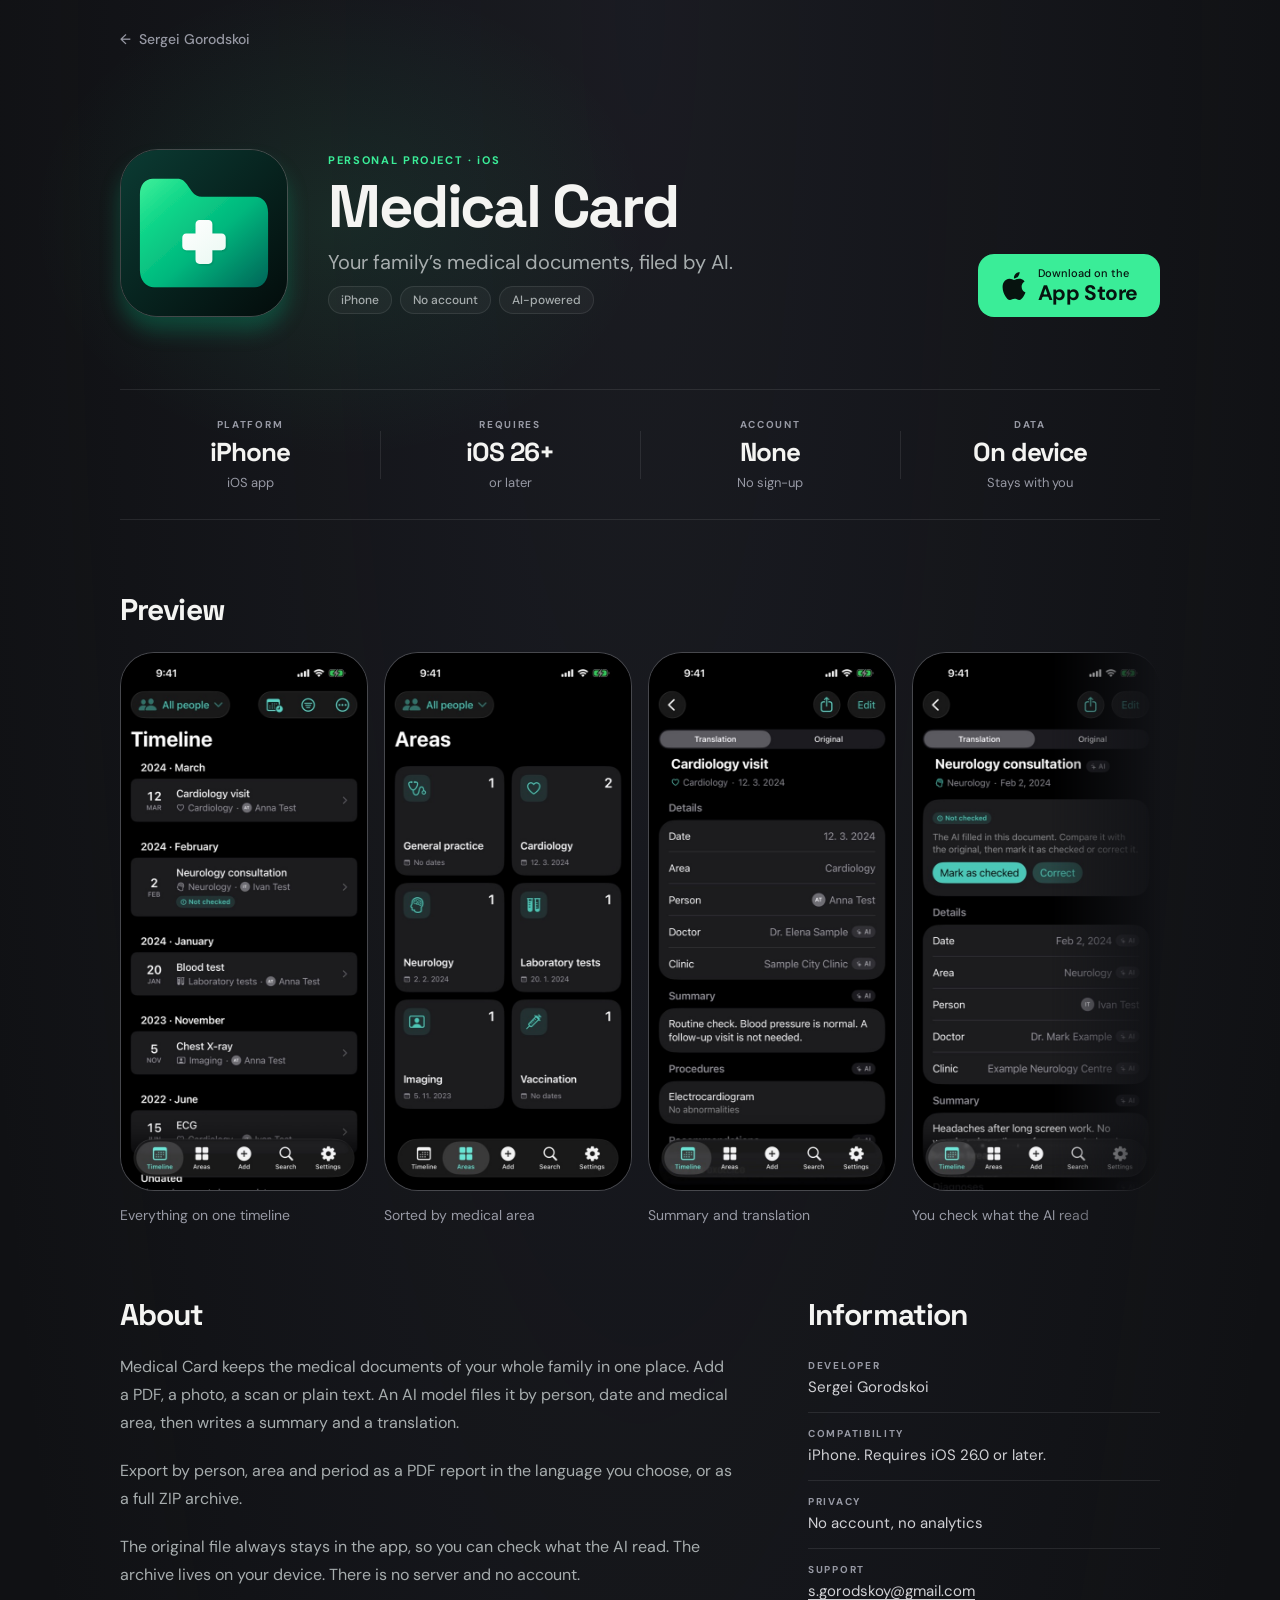
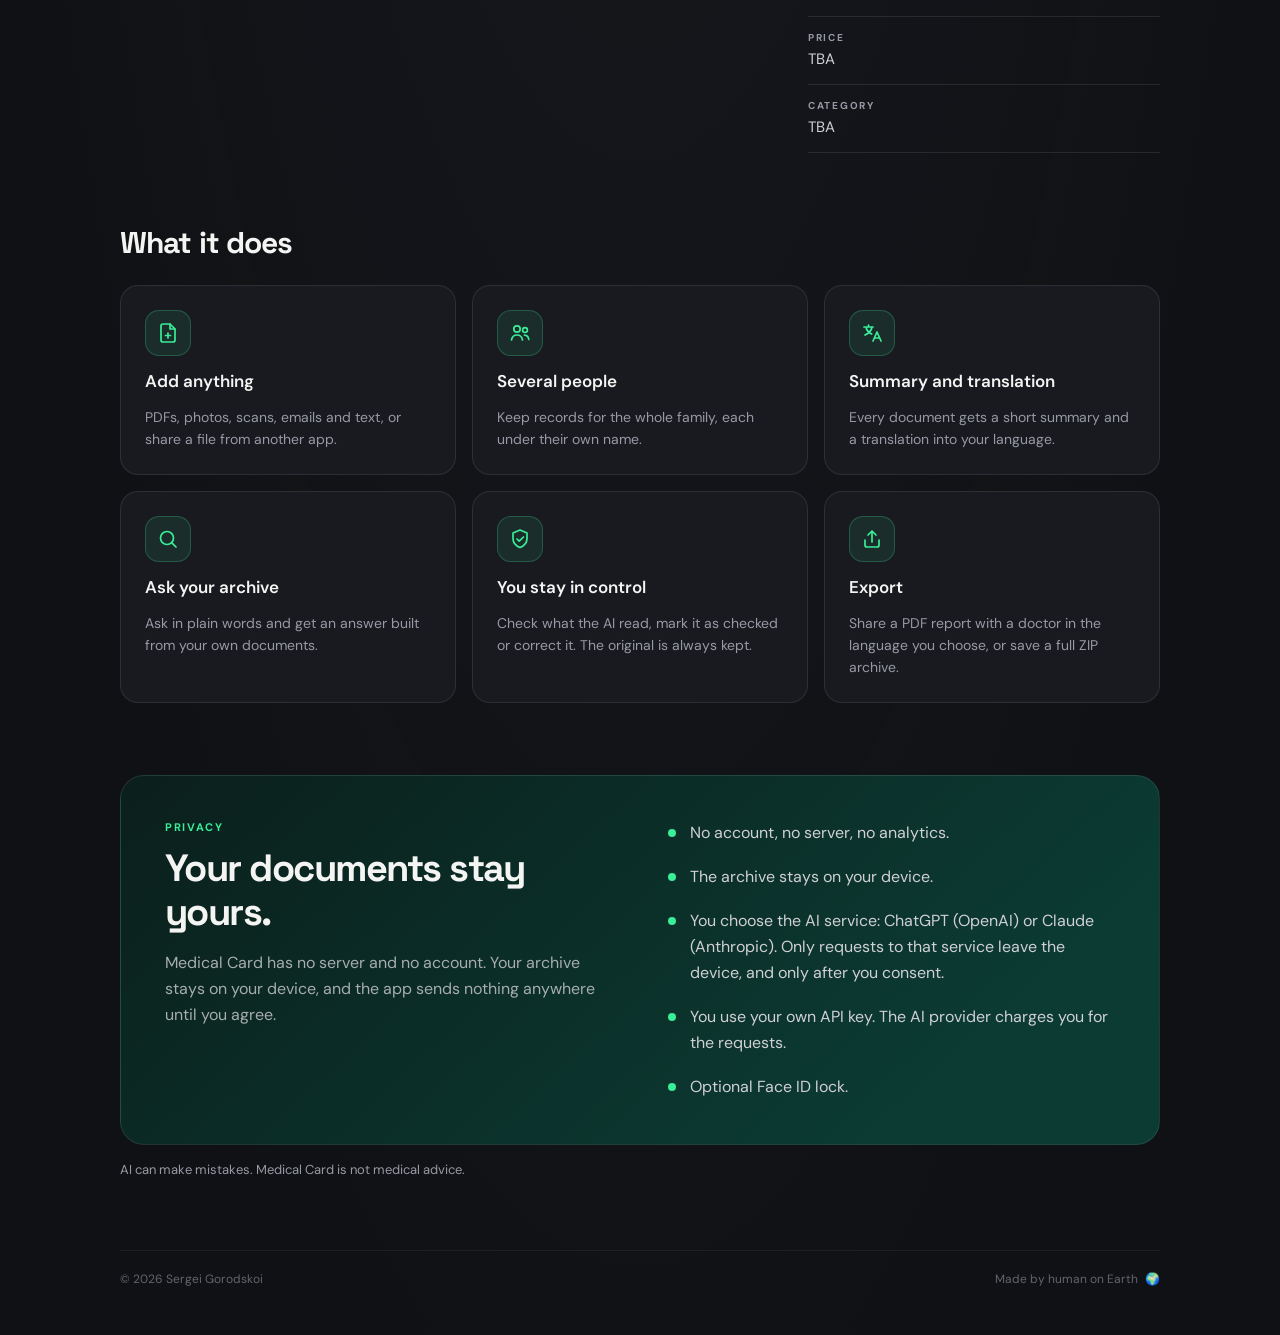
==== medical-card/index.html @ 2eb314d1 "feat: Improve the Medical Card page on phones Show the four facts in one row from 360px up and as a " ====
<!doctype html>
<html lang="en">
<head>
  <!-- Google tag (gtag.js) -->
  <script async src="https://www.googletagmanager.com/gtag/js?id=G-CYL6CJFS6B"></script>
  <script>
    window.dataLayer = window.dataLayer || [];
    function gtag(){dataLayer.push(arguments);}
    gtag('js', new Date());
    gtag('config', 'G-CYL6CJFS6B');
  </script>
  <meta charset="utf-8">
  <meta name="viewport" content="width=device-width, initial-scale=1">
  <meta name="theme-color" content="#101114">
  <meta name="description" content="Medical Card is an iPhone app that files your family’s medical documents with AI. The archive stays on your device.">
  <title>Medical Card — Sergei Gorodskoi</title>
  <link rel="preconnect" href="https://fonts.googleapis.com">
  <link rel="preconnect" href="https://fonts.gstatic.com" crossorigin>
  <link href="https://fonts.googleapis.com/css2?family=DM+Sans:wght@400;500;600;700&family=Space+Grotesk:wght@400;500;600;700&display=swap" rel="stylesheet">
  <link rel="stylesheet" href="../style.css">
  <link rel="stylesheet" href="medical-card.css">
</head>
<body class="app-body">
  <div class="app-ambient" aria-hidden="true"></div>

  <aside class="sticky-bar" aria-label="Get the app">
    <span class="sticky-app"><img src="../assets/medical-card-icon.svg" width="32" height="32" alt=""> Medical Card</span>
    <!-- TODO: Replace href="#" with the App Store URL when the app is live. -->
    <a class="appstore-button appstore-compact" href="#" data-appstore aria-label="Medical Card on the App Store">
      <svg viewBox="0 0 24 24" fill="currentColor" aria-hidden="true" focusable="false"><path d="M12.152 6.896c-.948 0-2.415-1.078-3.96-1.04-2.04.027-3.91 1.183-4.961 3.014-2.117 3.675-.546 9.103 1.519 12.09 1.013 1.454 2.208 3.09 3.792 3.039 1.52-.065 2.09-.987 3.935-.987 1.831 0 2.35.987 3.96.948 1.637-.026 2.676-1.48 3.676-2.948 1.156-1.688 1.636-3.325 1.662-3.415-.039-.013-3.182-1.221-3.22-4.857-.026-3.04 2.48-4.494 2.597-4.559-1.429-2.09-3.623-2.324-4.39-2.376-2-.156-3.675 1.09-4.61 1.09zM15.53 3.83c.843-1.012 1.4-2.427 1.245-3.83-1.207.052-2.662.805-3.532 1.818-.78.896-1.454 2.338-1.273 3.714 1.338.104 2.715-.688 3.559-1.701z"/></svg>
      App Store
    </a>
  </aside>

  <div class="app-page">
    <header class="app-topbar">
      <a class="app-back" href="../"><span aria-hidden="true">←</span> Sergei Gorodskoi</a>
    </header>

    <main class="app-main">
      <section class="app-hero" aria-labelledby="app-title">
        <img class="app-icon" src="../assets/medical-card-icon.svg" width="168" height="168" alt="">
        <div class="app-heading">
          <p class="app-kicker">PERSONAL PROJECT · iOS</p>
          <h1 id="app-title" class="app-title">Medical Card</h1>
          <p class="app-subtitle">Your family’s medical documents, filed by AI.</p>
        </div>
        <ul class="project-tags app-tags" role="list">
          <li>iPhone</li>
          <li>No account</li>
          <li>AI-powered</li>
        </ul>
        <div class="app-cta">
          <!-- TODO: Replace href="#" with the App Store URL when the app is live. -->
          <a id="hero-appstore" class="appstore-button appstore-large" href="#" data-appstore>
            <svg viewBox="0 0 24 24" fill="currentColor" aria-hidden="true" focusable="false"><path d="M12.152 6.896c-.948 0-2.415-1.078-3.96-1.04-2.04.027-3.91 1.183-4.961 3.014-2.117 3.675-.546 9.103 1.519 12.09 1.013 1.454 2.208 3.09 3.792 3.039 1.52-.065 2.09-.987 3.935-.987 1.831 0 2.35.987 3.96.948 1.637-.026 2.676-1.48 3.676-2.948 1.156-1.688 1.636-3.325 1.662-3.415-.039-.013-3.182-1.221-3.22-4.857-.026-3.04 2.48-4.494 2.597-4.559-1.429-2.09-3.623-2.324-4.39-2.376-2-.156-3.675 1.09-4.61 1.09zM15.53 3.83c.843-1.012 1.4-2.427 1.245-3.83-1.207.052-2.662.805-3.532 1.818-.78.896-1.454 2.338-1.273 3.714 1.338.104 2.715-.688 3.559-1.701z"/></svg>
            <span class="appstore-label"><small>Download on the</small> <strong>App Store</strong></span>
          </a>
        </div>
      </section>

      <dl class="fact-strip">
        <div class="fact">
          <dt class="fact-label">Platform</dt>
          <dd class="fact-value">iPhone</dd>
          <dd class="fact-note">iOS app</dd>
        </div>
        <div class="fact">
          <dt class="fact-label">Requires</dt>
          <dd class="fact-value">iOS 26+</dd>
          <dd class="fact-note">or later</dd>
        </div>
        <div class="fact">
          <dt class="fact-label">Account</dt>
          <dd class="fact-value">None</dd>
          <dd class="fact-note">No sign-up</dd>
        </div>
        <div class="fact">
          <dt class="fact-label">Data</dt>
          <dd class="fact-value">On device</dd>
          <dd class="fact-note">Stays with you</dd>
        </div>
      </dl>

      <section class="app-preview" aria-labelledby="preview-title">
        <h2 id="preview-title" class="app-h2">Preview</h2>
        <div class="preview-frame">
          <ul class="preview-rail" role="list" tabindex="0" aria-label="App screenshots">
            <li class="preview-card preview-video">
              <figure>
                <div class="preview-screen">
                  <img src="assets/screen-timeline.jpg" width="554" height="1206" loading="lazy" decoding="async" alt="Documents grouped by month, each with a person and a medical area">
                <!-- To add the preview video: delete the <img> above and uncomment this block.
                <video width="554" height="1206" autoplay muted loop playsinline preload="metadata" poster="assets/screen-timeline.jpg" aria-label="Short preview of the Medical Card timeline">
                  <source src="assets/preview.mp4" type="video/mp4" media="(prefers-reduced-motion: no-preference)">
                </video>
                <button class="preview-toggle" type="button" aria-pressed="false" hidden>Pause preview</button>
                -->
                </div>
                <figcaption>Everything on one timeline</figcaption>
              </figure>
            </li>
            <li class="preview-card">
              <figure>
                <div class="preview-screen">
                  <img src="assets/screen-areas.jpg" width="554" height="1206" loading="lazy" decoding="async" alt="Grid of medical areas, each with a count of documents">
                </div>
                <figcaption>Sorted by medical area</figcaption>
              </figure>
            </li>
            <li class="preview-card">
              <figure>
                <div class="preview-screen">
                  <img src="assets/screen-document.jpg" width="554" height="1206" loading="lazy" decoding="async" alt="Detail screen with summary, doctor, clinic and procedures">
                </div>
                <figcaption>Summary and translation</figcaption>
              </figure>
            </li>
            <li class="preview-card">
              <figure>
                <div class="preview-screen">
                  <img src="assets/screen-review.jpg" width="554" height="1206" loading="lazy" decoding="async" alt="AI result that waits to be marked as checked">
                </div>
                <figcaption>You check what the AI read</figcaption>
              </figure>
            </li>
            <li class="preview-card">
              <figure>
                <div class="preview-screen">
                  <img src="assets/screen-ask.jpg" width="554" height="1206" loading="lazy" decoding="async" alt="Question with an AI answer and the source documents">
                </div>
                <figcaption>Ask your archive</figcaption>
              </figure>
            </li>
            <li class="preview-card">
              <figure>
                <div class="preview-screen">
                  <img src="assets/screen-export.jpg" width="554" height="1206" loading="lazy" decoding="async" alt="Export form with people, period and medical areas">
                </div>
                <figcaption>A PDF for your doctor</figcaption>
              </figure>
            </li>
          </ul>
        </div>
        <div class="preview-dots" aria-hidden="true"><span class="is-active"></span><span></span><span></span><span></span><span></span><span></span></div>
      </section>

      <section class="app-about">
        <h2 class="app-h2">About</h2>
        <p>Medical Card keeps the medical documents of your whole family in one place. Add a PDF, a photo, a scan or plain text. An AI model files it by person, date and medical area, then writes a summary and a translation.</p>
        <p>Export by person, area and period as a PDF report in the language you choose, or as a full ZIP archive.</p>
        <p>The original file always stays in the app, so you can check what the AI read. The archive lives on your device. There is no server and no account.</p>
      </section>

      <section class="app-info">
        <h2 class="app-h2">Information</h2>
        <dl class="info-list">
          <div class="info-row">
            <dt>Developer</dt>
            <dd>Sergei Gorodskoi</dd>
          </div>
          <div class="info-row">
            <dt>Compatibility</dt>
            <dd>iPhone. Requires iOS 26.0 or later.</dd>
          </div>
          <div class="info-row">
            <dt>Privacy</dt>
            <dd>No account, no analytics</dd>
          </div>
          <div class="info-row">
            <dt>Support</dt>
            <dd><a href="mailto:s.gorodskoy@gmail.com">s.gorodskoy@gmail.com</a></dd>
          </div>
          <div class="info-row">
            <dt>Price</dt>
            <dd>TBA</dd>
          </div>
          <div class="info-row">
            <dt>Category</dt>
            <dd>TBA</dd>
          </div>
        </dl>
      </section>

      <section class="app-features">
        <h2 class="app-h2">What it does</h2>
        <ul class="feature-grid" role="list">
          <li class="feature-card">
            <span class="feature-icon" aria-hidden="true"><svg viewBox="0 0 24 24" width="24" height="24" fill="none" stroke="currentColor" stroke-width="1.7" stroke-linecap="round" stroke-linejoin="round" aria-hidden="true"><path d="M14 3H7a2 2 0 0 0-2 2v14a2 2 0 0 0 2 2h10a2 2 0 0 0 2-2V8z"/><path d="M14 3v5h5"/><path d="M12 12v5M9.5 14.5h5"/></svg></span>
            <h3>Add anything</h3>
            <p>PDFs, photos, scans, emails and text, or share a file from another app.</p>
          </li>
          <li class="feature-card">
            <span class="feature-icon" aria-hidden="true"><svg viewBox="0 0 24 24" width="24" height="24" fill="none" stroke="currentColor" stroke-width="1.7" stroke-linecap="round" stroke-linejoin="round" aria-hidden="true"><circle cx="9" cy="8" r="3.2"/><path d="M3.5 19c.5-3.2 2.7-5 5.5-5s5 1.8 5.5 5"/><circle cx="17" cy="9" r="2.4"/><path d="M16.5 14.2c2.4.1 3.9 1.6 4.3 4.3"/></svg></span>
            <h3>Several people</h3>
            <p>Keep records for the whole family, each under their own name.</p>
          </li>
          <li class="feature-card">
            <span class="feature-icon" aria-hidden="true"><svg viewBox="0 0 24 24" width="24" height="24" fill="none" stroke="currentColor" stroke-width="1.7" stroke-linecap="round" stroke-linejoin="round" aria-hidden="true"><path d="M4 6h9M8.5 4v2M6 6c.5 3 2.7 5.6 5.7 7M12 6c-.5 3-3 6.2-7 8"/><path d="m13 20 4-9 4 9M14.4 17h5.2"/></svg></span>
            <h3>Summary and translation</h3>
            <p>Every document gets a short summary and a translation into your language.</p>
          </li>
          <li class="feature-card">
            <span class="feature-icon" aria-hidden="true"><svg viewBox="0 0 24 24" width="24" height="24" fill="none" stroke="currentColor" stroke-width="1.7" stroke-linecap="round" stroke-linejoin="round" aria-hidden="true"><circle cx="11" cy="11" r="6.5"/><path d="m20 20-4.2-4.2"/></svg></span>
            <h3>Ask your archive</h3>
            <p>Ask in plain words and get an answer built from your own documents.</p>
          </li>
          <li class="feature-card">
            <span class="feature-icon" aria-hidden="true"><svg viewBox="0 0 24 24" width="24" height="24" fill="none" stroke="currentColor" stroke-width="1.7" stroke-linecap="round" stroke-linejoin="round" aria-hidden="true"><path d="M12 3 5 6v5.5c0 4.2 2.8 7.4 7 9 4.2-1.6 7-4.8 7-9V6z"/><path d="m9 12 2.2 2.2L15.5 10"/></svg></span>
            <h3>You stay in control</h3>
            <p>Check what the AI read, mark it as checked or correct it. The original is always kept.</p>
          </li>
          <li class="feature-card">
            <span class="feature-icon" aria-hidden="true"><svg viewBox="0 0 24 24" width="24" height="24" fill="none" stroke="currentColor" stroke-width="1.7" stroke-linecap="round" stroke-linejoin="round" aria-hidden="true"><path d="M12 15V4M8 8l4-4 4 4"/><path d="M5 13v5a2 2 0 0 0 2 2h10a2 2 0 0 0 2-2v-5"/></svg></span>
            <h3>Export</h3>
            <p>Share a PDF report with a doctor in the language you choose, or save a full ZIP archive.</p>
          </li>
        </ul>
      </section>

      <section class="app-privacy" aria-labelledby="privacy-title">
        <div class="privacy-card">
          <div class="privacy-intro">
            <p class="app-kicker">PRIVACY</p>
            <h2 id="privacy-title">Your documents stay yours.</h2>
            <p>Medical Card has no server and no account. Your archive stays on your device, and the app sends nothing anywhere until you agree.</p>
          </div>
          <ul class="privacy-points" role="list">
            <li>No account, no server, no analytics.</li>
            <li>The archive stays on your device.</li>
            <li>You choose the AI service: ChatGPT (OpenAI) or Claude (Anthropic). Only requests to that service leave the device, and only after you consent.</li>
            <li>You use your own API key. The AI provider charges you for the requests.</li>
            <li>Optional Face ID lock.</li>
          </ul>
        </div>
        <p class="app-disclaimer">AI can make mistakes. Medical Card is not medical advice.</p>
      </section>
    </main>

    <footer class="footer">
      <span>© <span id="year">2026</span> Sergei Gorodskoi</span>
      <span>Made by human on Earth <span class="footer-mark" aria-hidden="true">🌍</span></span>
    </footer>
  </div>

  <script>
    document.getElementById('year').textContent = new Date().getFullYear();

    var heroButton = document.getElementById('hero-appstore');
    var stickyBar = document.querySelector('.sticky-bar');
    if ('IntersectionObserver' in window) {
      new IntersectionObserver(function (entries) {
        var entry = entries[entries.length - 1];
        stickyBar.classList.toggle('is-visible', !entry.isIntersecting && entry.boundingClientRect.top < 0);
      }, { rootMargin: '-56px 0px 0px 0px' }).observe(heroButton);
    }

    var video = document.querySelector('.preview-video video');
    var toggle = document.querySelector('.preview-toggle');
    if (video && toggle && !window.matchMedia('(prefers-reduced-motion: reduce)').matches) {
      toggle.hidden = false;
      toggle.addEventListener('click', function () {
        var paused = !video.paused;
        if (paused) { video.pause(); } else { video.play(); }
        toggle.setAttribute('aria-pressed', String(paused));
      });
    }

    var rail = document.querySelector('.preview-rail');
    var cards = rail.querySelectorAll('.preview-card');
    var dots = document.querySelectorAll('.preview-dots span');
    var dotsFrame = 0;
    var nudgeDone = false;
    function syncDots() {
      dotsFrame = 0;
      var step = cards[1].offsetLeft - cards[0].offsetLeft;
      var atEnd = Math.ceil(rail.scrollLeft) + rail.clientWidth >= rail.scrollWidth - 1;
      var index = atEnd ? dots.length - 1 : Math.min(Math.round(rail.scrollLeft / step), dots.length - 1);
      for (var i = 0; i < dots.length; i++) { dots[i].classList.toggle('is-active', i === index); }
    }
    function queueSyncDots() {
      if (!dotsFrame) { dotsFrame = requestAnimationFrame(syncDots); }
    }
    rail.addEventListener('scroll', function () {
      if (rail.scrollLeft > 0) { nudgeDone = true; }
      queueSyncDots();
    }, { passive: true });
    window.addEventListener('resize', queueSyncDots);
    queueSyncDots();

    var nudges = [];
    function stopNudge() {
      for (var i = 0; i < nudges.length; i++) { nudges[i].cancel(); }
      nudges = [];
    }
    ['touchstart', 'wheel', 'pointerdown', 'keydown'].forEach(function (type) {
      rail.addEventListener(type, stopNudge, { passive: true });
    });
    if ('IntersectionObserver' in window && rail.animate && !window.matchMedia('(prefers-reduced-motion: reduce)').matches) {
      var nudgeObserver = new IntersectionObserver(function (entries) {
        if (entries[entries.length - 1].intersectionRatio < 0.6) { return; }
        nudgeObserver.disconnect();
        if (nudgeDone || rail.scrollLeft > 0 || rail.scrollWidth <= rail.clientWidth) { return; }
        nudgeDone = true;
        for (var i = 0; i < cards.length; i++) {
          nudges.push(cards[i].animate([
            { transform: 'translateX(0)', easing: 'ease-in-out' },
            { transform: 'translateX(-40px)', offset: 0.4, easing: 'ease-in-out' },
            { transform: 'translateX(0)', offset: 0.8 },
            { transform: 'translateX(0)' }
          ], { duration: 800, iterations: 2 }));
        }
      }, { threshold: 0.6 });
      nudgeObserver.observe(rail);
    }
  </script>
</body>
</html>
---- style.css ----
:root {
  color-scheme: dark;
  --bg: #101114;
  --surface: rgba(28, 29, 35, 0.78);
  --surface-hover: rgba(37, 39, 47, 0.95);
  --text: #f4f4f2;
  --muted: #9799a4;
  --line: rgba(255, 255, 255, 0.09);
  --accent: #d5ff75;
  --radius: 18px;
  --text-soft: #d0d0d4;
  --body: #a7adae;
  --faint: #62646e;
  --line-strong: rgba(255, 255, 255, 0.2);
  --green: #3aed98;
  --green-hover: #7bf6b9;
  --on-green: #07130f;
}

* { box-sizing: border-box; }
html {
  min-width: 320px;
  max-width: 100%;
  overflow-x: hidden;
  background: var(--bg);
  scroll-behavior: smooth;
}
body {
  margin: 0;
  min-height: 100vh;
  max-width: 100%;
  overflow-x: hidden;
  color: var(--text);
  background:
    radial-gradient(ellipse at 50% 0%, rgba(77, 80, 105, .16), transparent 43rem),
    var(--bg);
  font-family: "DM Sans", -apple-system, BlinkMacSystemFont, "Segoe UI", sans-serif;
  -webkit-font-smoothing: antialiased;
}
a { color: inherit; text-decoration: none; }
a:focus-visible { outline: 2px solid var(--accent); outline-offset: 4px; }

.page-shell {
  position: relative;
  isolation: isolate;
  width: min(100% - 32px, 500px);
  margin: 0 auto;
  padding: 64px 0 32px;
}
.ambient { position: absolute; z-index: -1; pointer-events: none; filter: blur(70px); opacity: .18; border-radius: 50%; }
.ambient-one { width: 180px; height: 180px; background: #6471ad; top: 130px; left: -155px; }
.ambient-two { width: 190px; height: 190px; background: #829b47; top: 580px; right: -175px; opacity: .10; }

.profile { display: flex; align-items: center; flex-direction: column; text-align: center; }
.avatar {
  display: block;
  width: 112px;
  height: 112px;
  border-radius: 50%;
  object-fit: cover;
  border: 1px solid rgba(255,255,255,.18);
  box-shadow: 0 0 0 7px rgba(255,255,255,.025), 0 16px 48px rgba(0,0,0,.35);
  margin-bottom: 24px;
}
.eyebrow, .section-label, .project-kicker {
  margin: 0;
  color: var(--muted);
  font-size: 10px;
  font-weight: 700;
  letter-spacing: .17em;
}
.eyebrow { display: flex; align-items: center; gap: 8px; margin-bottom: 10px; }
.status-dot { width: 6px; height: 6px; border-radius: 50%; background: var(--accent); box-shadow: 0 0 12px rgba(213,255,117,.5); }
h1 {
  margin: 0;
  font-family: "Space Grotesk", sans-serif;
  font-size: clamp(29px, 7vw, 36px);
  font-weight: 600;
  letter-spacing: -.055em;
  line-height: 1.15;
}
.role { margin: 11px 0 0; color: #d0d0d4; font-size: 14px; }
.role > span:first-child { color: #666873; padding: 0 3px; }
.company { color: var(--muted); }
.bio { max-width: 310px; margin: 12px 0 0; color: var(--muted); font-size: 13px; line-height: 1.65; }
.linkedin-link {
  display: inline-flex; align-items: center; gap: 8px;
  color: #e5e6e9; font-size: 12px; font-weight: 600;
  transition: color .2s ease;
}
.linkedin-link:hover { color: var(--accent); }
.linkedin-link svg { width: 15px; height: 15px; fill: currentColor; }
.external-arrow { margin-left: 1px; color: var(--muted); }

.links-section, .projects-section, .support-section { margin-top: 44px; }
.section-label { font-size: 10px; }
.links-section > .section-label { margin: 0 0 13px 3px; }
.link-card {
  display: flex; align-items: center; gap: 16px;
  min-height: 96px; padding: 18px 20px;
  margin-top: 12px;
  border: 1px solid var(--line);
  border-radius: var(--radius);
  background: var(--surface);
  box-shadow: 0 8px 24px rgba(0,0,0,.09);
  backdrop-filter: blur(14px);
  transition: background .2s ease, transform .2s ease, border-color .2s ease;
}
.link-card:hover { background: var(--surface-hover); border-color: rgba(255,255,255,.17); transform: translateY(-2px); }
.link-icon {
  display: grid; place-items: center; flex: 0 0 52px; height: 52px;
  border: 1px solid rgba(255,255,255,.08); border-radius: 15px;
  background: rgba(255,255,255,.045); color: #e8e9ec;
}
.link-icon svg { width: 24px; height: 24px; fill: none; stroke: currentColor; stroke-width: 1.65; stroke-linecap: round; stroke-linejoin: round; }
.link-icon.icon-wish { color: #ffb7bf; }
.link-icon.icon-wish svg { fill: rgba(255,183,191,.14); }
.link-icon.icon-instagram { color: #e7b0ff; }
.link-icon.icon-email { color: #a7c7ff; }
.link-icon .solid-dot { fill: currentColor; stroke: none; }
.link-copy, .donate-copy { display: flex; flex-direction: column; min-width: 0; gap: 4px; }
.link-copy strong, .donate-copy strong { font-size: 16px; font-weight: 600; }
.link-copy small, .donate-copy small { color: var(--muted); font-size: 13px; line-height: 1.4; }
.card-arrow { margin-left: auto; color: #777a84; font-size: 21px; transition: color .2s ease, transform .2s ease; }
.link-card:hover .card-arrow { color: var(--accent); transform: translate(2px, -2px); }

.section-heading { display: flex; justify-content: space-between; align-items: center; margin: 0 3px 13px; }
.section-count { color: #62646e; font-size: 10px; letter-spacing: .12em; font-variant-numeric: tabular-nums; }
.project-banner {
  position: relative; isolation: isolate; overflow: hidden;
  display: flex; align-items: stretch; min-height: 176px;
  padding: 21px 20px; margin-top: 10px;
  border: 1px solid var(--line); border-radius: 20px;
  background: #1b2022;
  transition: transform .2s ease, border-color .2s ease;
}
.project-banner:hover { transform: translateY(-3px); border-color: rgba(255,255,255,.2); }
.project-primary { background: linear-gradient(110deg, #0b1f1b 0%, #0d2b25 55%, #0b3b33 100%); }
.project-secondary { background: linear-gradient(110deg, #24212e 0%, #22202b 55%, #38304c 100%); }
.project-content { display: flex; align-items: flex-start; flex-direction: column; max-width: min(68%, calc(100% - 116px)); }
.project-kicker { color: #3aed98; font-size: 9px; letter-spacing: .15em; }
.project-secondary .project-kicker { color: #c1addd; }
.project-content > strong { margin-top: 10px; font-family: "Space Grotesk", sans-serif; font-size: 22px; font-weight: 600; letter-spacing: -.04em; }
.project-description { margin-top: 7px; color: #a7adae; font-size: 11px; line-height: 1.6; }
.project-tags { display: flex; flex-wrap: wrap; gap: 6px; max-width: 100%; margin: 10px 0 0; padding: 0; list-style: none; }
.project-tags li { padding: 5px 12px; color: #a7adae; font-size: 12px; font-weight: 500; line-height: 16px; white-space: nowrap; border: 1px solid var(--line); border-radius: 999px; background: rgba(255,255,255,.04); }
.project-actions { display: flex; flex-wrap: wrap; align-items: center; gap: 8px 10px; margin-top: auto; padding-top: 15px; }
.project-cta { display: inline-flex; gap: 7px; align-items: center; color: #3aed98; font-size: 11px; font-weight: 600; }
.project-link::after { content: ""; position: absolute; inset: 0; z-index: 2; border-radius: 19px; }
.project-link:focus-visible { outline: none; }
.project-link:focus-visible::after { outline: 2px solid var(--accent); outline-offset: -2px; }
.project-banner .appstore-button { position: relative; z-index: 3; }
.project-secondary .project-cta { color: #d3b7ff; }
.project-art { position: absolute; inset: 0 0 0 auto; width: 46%; overflow: hidden; z-index: -1; pointer-events: none; }
.art-one { display: flex; align-items: center; justify-content: flex-end; padding-right: 20px; overflow: visible; }
.project-icon { width: 104px; height: 104px; flex: none; border: 1px solid rgba(255,255,255,.12); border-radius: 23%; box-shadow: 0 12px 36px rgba(0,185,131,.28); transform: rotate(-6deg); }
.art-two .grid-shape { position: absolute; width: 122px; height: 122px; right: -7px; top: 30px; transform: rotate(22deg); border: 1px solid rgba(213,183,255,.38); background: repeating-linear-gradient(0deg, transparent 0 15px, rgba(213,183,255,.13) 16px), repeating-linear-gradient(90deg, transparent 0 15px, rgba(213,183,255,.13) 16px); mask-image: linear-gradient(135deg, transparent 0%, #000 24%, #000 72%, transparent 100%); }
.spark { position: absolute; right: 61px; top: 36px; color: #d3b7ff; font-size: 51px; font-weight: 400; text-shadow: 0 0 28px rgba(211,183,255,.35); }

.appstore-button { display: inline-flex; align-items: center; justify-content: center; color: var(--on-green); background: var(--green); transition: background .2s ease; }
.appstore-button:hover { background: var(--green-hover); }
.appstore-compact { gap: 7px; padding: 8px 14px; border-radius: 999px; font-size: 13px; font-weight: 600; line-height: 17px; }
.appstore-compact svg { width: 16px; height: 16px; }

.support-section { margin-top: 27px; }
.donate-card {
  display: flex; align-items: center; gap: 16px; padding: 18px 20px;
  border: 1px solid rgba(213,255,117,.22); border-radius: var(--radius);
  background: linear-gradient(100deg, rgba(213,255,117,.075), rgba(213,255,117,.018));
  transition: background .2s ease, border-color .2s ease;
}
.donate-card:hover { background: rgba(213,255,117,.09); border-color: rgba(213,255,117,.4); }
.donate-icon { display: grid; place-items: center; width: 52px; height: 52px; flex: 0 0 52px; color: var(--accent); border: 1px solid rgba(213,255,117,.2); border-radius: 15px; background: rgba(213,255,117,.07); }
.donate-icon svg { width: 25px; height: 25px; fill: none; stroke: currentColor; stroke-width: 1.6; stroke-linecap: round; stroke-linejoin: round; }
.donate-action { display: inline-flex; align-items: center; gap: 4px; margin-left: auto; padding-left: 8px; color: var(--accent); font-size: 14px; font-weight: 700; white-space: nowrap; }
.donate-action > span { font-size: 21px; font-weight: 400; }

.footer { display: flex; align-items: center; justify-content: space-between; gap: 12px; margin-top: 35px; padding-top: 18px; border-top: 1px solid rgba(255,255,255,.06); color: #656773; font-size: 10px; }
.footer-mark { margin-left: 4px; }

@media (max-width: 420px) {
  .page-shell { width: min(100% - 28px, 500px); padding-top: 42px; }
  .avatar { width: 100px; height: 100px; }
  .link-card { min-height: 88px; padding: 16px; }
  .link-copy strong, .donate-copy strong { font-size: 15px; }
  .link-copy small, .donate-copy small { font-size: 12.5px; }
  .project-banner { min-height: 165px; padding: 19px 16px; }
  .project-content { max-width: min(74%, calc(100% - 100px)); }
  .project-content > strong { font-size: 20px; }
  .project-art { width: 42%; }
  .art-one { padding-right: 16px; }
  .project-icon { width: 88px; height: 88px; }
  .footer { font-size: 9px; }
  .donate-card { padding: 16px; }
  .donate-action { font-size: 13px; }
}

@media (prefers-reduced-motion: reduce) {
  *, *::before, *::after { scroll-behavior: auto !important; transition-duration: .01ms !important; animation-duration: .01ms !important; }
}
---- medical-card/medical-card.css ----
html { scroll-padding-top: 64px; }

.app-body {
  --accent: var(--green);
  --surface: #191a20;
  --gap: 72px;
  position: relative;
  isolation: isolate;
}

.app-ambient {
  position: absolute;
  top: 0;
  left: 0;
  right: 0;
  height: 640px;
  overflow: hidden;
  z-index: -1;
  pointer-events: none;
  background: radial-gradient(ellipse 440px 340px at calc(50% - 300px) 220px, rgba(58, 237, 152, .09), transparent 70%);
}

.sticky-bar {
  position: fixed;
  inset: 0 0 auto;
  z-index: 10;
  display: flex;
  align-items: center;
  justify-content: space-between;
  height: 56px;
  padding: 0 max(32px, calc((100% - 1040px) / 2));
  background: rgba(16, 17, 20, .72);
  -webkit-backdrop-filter: saturate(160%) blur(16px);
  backdrop-filter: saturate(160%) blur(16px);
  border-bottom: 1px solid var(--line);
  transform: translateY(-100%);
  visibility: hidden;
  transition: transform .25s ease, visibility 0s .25s;
}
.sticky-bar.is-visible { transform: none; visibility: visible; transition: transform .25s ease; }
.sticky-app { display: flex; align-items: center; gap: 10px; font-family: "Space Grotesk", sans-serif; font-size: 16px; font-weight: 600; }
.sticky-app img { width: 32px; height: 32px; border-radius: 8px; }

.app-page {
  display: flex;
  flex-direction: column;
  gap: var(--gap);
  width: min(100% - 64px, 1040px);
  margin: 0 auto;
  padding-bottom: 48px;
}
.app-topbar { padding: 28px 0; }
.app-back { display: inline-flex; align-items: center; gap: 8px; color: var(--muted); font-size: 14px; font-weight: 500; transition: color .2s ease; }
.app-back:hover { color: var(--text); }

.app-main {
  display: grid;
  grid-template-columns: minmax(0, 1fr) 352px;
  grid-template-areas:
    "hero hero"
    "facts facts"
    "preview preview"
    "about info"
    "features features"
    "privacy privacy";
  column-gap: 72px;
  row-gap: var(--gap);
}
.app-main > * { min-width: 0; }
.app-hero { grid-area: hero; }
.fact-strip { grid-area: facts; }
.app-preview { grid-area: preview; }
.app-about { grid-area: about; }
.app-info { grid-area: info; align-self: start; }
.app-features { grid-area: features; }
.app-privacy { grid-area: privacy; }

.app-h2 { margin: 0 0 24px; font-family: "Space Grotesk", sans-serif; font-size: 30px; font-weight: 700; letter-spacing: -.03em; line-height: 1.2; }
.app-about .app-h2 { margin-bottom: 20px; }
.app-info .app-h2 { margin-bottom: 12px; }

.app-kicker { margin: 0; color: var(--green); font-size: 11px; font-weight: 700; letter-spacing: .15em; }

.app-hero {
  display: grid;
  grid-template-columns: 168px 1fr auto;
  grid-template-areas:
    "icon title cta"
    "icon tags cta";
  column-gap: 40px;
  row-gap: 10px;
}
.app-icon { grid-area: icon; width: 168px; height: 168px; border: 1px solid var(--line-strong); border-radius: 38px; box-shadow: 0 14px 20px rgba(0, 186, 130, .28); }
.app-heading { grid-area: title; align-self: end; }
.app-title { margin: 8px 0 0; font-family: "Space Grotesk", sans-serif; font-size: 60px; font-weight: 700; letter-spacing: -.04em; line-height: 1.05; }
.app-subtitle { margin: 10px 0 0; color: var(--body); font-size: 20px; line-height: 1.4; }
.app-tags { grid-area: tags; align-self: start; gap: 8px; margin: 0; }
.app-cta { grid-area: cta; align-self: end; }

.appstore-large { gap: 10px; min-height: 63px; padding: 11px 22px; border-radius: 16px; }
.appstore-large svg { width: 28px; height: 28px; flex: none; }
.appstore-label { display: flex; flex-direction: column; text-align: left; }
.appstore-label small { font-size: 11px; font-weight: 500; line-height: 14px; }
.appstore-label strong { font-size: 21px; font-weight: 700; letter-spacing: -.02em; line-height: 26px; }

.fact-strip {
  display: grid;
  grid-template-columns: repeat(4, minmax(0, 1fr));
  margin: 0;
  padding: 22px 0;
  border-top: 1px solid var(--line);
  border-bottom: 1px solid var(--line);
}
.fact { position: relative; display: flex; flex-direction: column; align-items: center; gap: 6px; padding: 6px 12px; text-align: center; }
.fact + .fact::before { content: ""; position: absolute; left: 0; top: 50%; width: 1px; height: 48px; background: var(--line); transform: translateY(-50%); }
.fact-label { color: var(--muted); font-size: 10px; font-weight: 700; letter-spacing: .17em; text-transform: uppercase; }
.fact-value { margin: 0; font-family: "Space Grotesk", sans-serif; font-size: 26px; font-weight: 700; letter-spacing: -.04em; line-height: 1.2; }
.fact-note { margin: 0; color: var(--muted); font-size: 13px; }

.preview-frame { position: relative; }
.preview-frame:has(.preview-rail:focus-visible) { outline: 2px solid var(--accent); outline-offset: 6px; border-radius: 36px; }
.preview-rail {
  display: flex;
  gap: 16px;
  margin: 0;
  padding: 0;
  list-style: none;
  overflow-x: auto;
  scroll-snap-type: x mandatory;
  overscroll-behavior-x: contain;
  scrollbar-width: none;
  -webkit-mask-image: linear-gradient(to right, #000 calc(100% - 110px), transparent);
  mask-image: linear-gradient(to right, #000 calc(100% - 110px), transparent);
}
.preview-rail::-webkit-scrollbar { display: none; }
.preview-rail::after { content: ""; flex: 0 0 94px; }
.preview-rail:focus-visible { outline: none; }
.preview-card { flex: none; width: 248px; scroll-snap-align: start; }
.preview-card figure { display: flex; flex-direction: column; gap: 14px; margin: 0; }
.preview-screen { position: relative; width: 248px; height: 539px; overflow: hidden; border: 1px solid var(--line-strong); border-radius: 34px; background: var(--surface); }
.preview-screen img, .preview-screen video { display: block; width: 100%; height: 100%; object-fit: cover; }
.preview-toggle { position: absolute; left: 12px; bottom: 12px; padding: 6px 12px; color: var(--text); font: inherit; font-size: 12px; font-weight: 600; border: 1px solid var(--line-strong); border-radius: 999px; background: rgba(16, 17, 20, .72); cursor: pointer; }
.preview-card figcaption { color: var(--muted); font-size: 14px; line-height: 20px; }
.preview-dots { display: none; justify-content: center; gap: 7px; margin-top: 18px; }
.preview-dots span { width: 7px; height: 7px; border-radius: 4px; background: rgba(255, 255, 255, .25); }
.preview-dots .is-active { width: 20px; background: var(--accent); }

.app-about p { margin: 0 0 20px; color: var(--body); font-size: 16px; line-height: 28px; }
.app-about p:last-child { margin-bottom: 0; }

.info-list { margin: 0; }
.info-row { display: flex; flex-direction: column; gap: 4px; padding: 14px 0; border-bottom: 1px solid var(--line); }
.info-row dt { color: var(--muted); font-size: 10px; font-weight: 700; letter-spacing: .17em; text-transform: uppercase; }
.info-row dd { margin: 0; color: var(--text-soft); font-size: 15px; line-height: 22px; }
.info-row a { text-decoration: underline; text-underline-offset: 3px; transition: color .2s ease; }
.info-row a:hover { color: var(--green); }

.feature-grid { display: grid; grid-template-columns: repeat(3, minmax(0, 1fr)); gap: 16px; margin: 0; padding: 0; list-style: none; }
.feature-card { display: flex; flex-direction: column; align-items: flex-start; gap: 14px; padding: 24px; border: 1px solid var(--line); border-radius: 18px; background: var(--surface); }
.feature-icon { display: grid; place-items: center; width: 46px; height: 46px; color: var(--green); border: 1px solid rgba(58, 237, 152, .24); border-radius: 14px; background: rgba(58, 237, 152, .09); }
.feature-card h3 { margin: 0; font-size: 17px; font-weight: 600; }
.feature-card p { margin: 0; color: var(--muted); font-size: 14px; line-height: 22px; }

.privacy-card { display: flex; gap: 56px; padding: 44px; border: 1px solid var(--line); border-radius: 24px; background: linear-gradient(137.5deg, #0b1f1b 0%, #0b3b33 80%); }
.privacy-intro, .privacy-points { flex: 1 1 0; min-width: 0; }
.privacy-intro h2 { margin: 12px 0 16px; font-family: "Space Grotesk", sans-serif; font-size: 38px; font-weight: 700; letter-spacing: -.04em; line-height: 44px; }
.privacy-intro p:last-child { margin: 0; color: var(--body); font-size: 16px; line-height: 26px; }
.privacy-points { display: flex; flex-direction: column; gap: 18px; margin: 0; padding: 0; list-style: none; }
.privacy-points li { display: flex; gap: 14px; color: var(--text-soft); font-size: 16px; line-height: 26px; }
.privacy-points li::before { content: ""; flex: none; width: 8px; height: 8px; margin-top: 9px; border-radius: 50%; background: var(--green); }
.app-disclaimer { margin: 16px 0 0; color: var(--muted); font-size: 13px; }

.app-page .footer { margin: 0; padding-top: 20px; color: var(--faint); font-size: 12px; }

@media (max-width: 900px) {
  .app-main {
    grid-template-columns: minmax(0, 1fr);
    grid-template-areas:
      "hero"
      "facts"
      "preview"
      "about"
      "features"
      "privacy"
      "info";
  }
  .app-hero {
    grid-template-columns: 128px 1fr;
    grid-template-areas:
      "icon title"
      "icon tags"
      "icon cta";
  }
  .app-icon { width: 128px; height: 128px; border-radius: 29px; }
  .app-title { font-size: 48px; }
  .app-subtitle { font-size: 18px; }
  .app-cta { align-self: start; margin-top: 10px; }
  .fact { padding: 6px 8px; }
  .fact-value { font-size: 22px; }
  .feature-grid { grid-template-columns: repeat(2, minmax(0, 1fr)); }
  .preview-dots { display: flex; }
  .privacy-card { flex-direction: column; gap: 24px; }
}

@media (max-width: 600px) {
  .app-body { --gap: 44px; }
  .app-ambient { background: radial-gradient(ellipse 260px 220px at 120px 160px, rgba(58, 237, 152, .09), transparent 70%); }
  .sticky-bar { padding: 0 max(16px, calc((100% - 1040px) / 2)); }
  .app-page { width: min(100% - 32px, 1040px); padding-bottom: 32px; }
  .app-topbar { padding: 20px 0; }
  .app-hero {
    grid-template-columns: 96px 1fr;
    grid-template-areas:
      "icon title"
      "tags tags"
      "cta cta";
    column-gap: 18px;
    row-gap: 20px;
  }
  .app-icon { width: 96px; height: 96px; border-radius: 22px; align-self: center; }
  .app-heading { align-self: center; }
  .app-title { font-size: 32px; }
  .app-subtitle { font-size: 14px; line-height: 20px; }
  .app-cta { margin-top: 0; }
  .appstore-large { display: flex; width: 100%; }
  .fact-strip { padding: 18px 0; }
  .fact { padding: 6px 2px; }
  .fact + .fact::before { height: 44px; }
  .fact-label { font-size: 9px; letter-spacing: .1em; }
  .fact-value { font-size: 17px; }
  .fact-note { font-size: 11px; }
  .app-h2 { margin-bottom: 18px; font-size: 26px; }
  .app-about .app-h2 { margin-bottom: 16px; }
  .app-info .app-h2 { margin-bottom: 10px; }
  .app-about p { margin-bottom: 16px; font-size: 15px; line-height: 25px; }
  .preview-rail { gap: 12px; -webkit-mask-image: none; mask-image: none; }
  .preview-rail::after { display: none; }
  .feature-grid { grid-template-columns: minmax(0, 1fr); gap: 12px; }
  .feature-card { display: grid; grid-template-columns: 46px minmax(0, 1fr); align-items: start; column-gap: 14px; row-gap: 4px; padding: 16px; }
  .feature-icon { grid-row: 1 / 3; align-self: center; }
  .feature-card h3 { font-size: 16px; letter-spacing: -.01em; }
  .feature-card p { font-size: 13.5px; line-height: 20px; }
  .privacy-card { padding: 24px; border-radius: 22px; }
  .privacy-intro h2 { font-size: 30px; line-height: 36px; }
  .privacy-intro p:last-child, .privacy-points li { font-size: 15px; line-height: 24px; }
  .privacy-points { gap: 16px; }
  .privacy-points li { gap: 12px; }
  .privacy-points li::before { margin-top: 8px; }
  .app-disclaimer { margin-top: 14px; }
  .app-page .footer { font-size: 10px; }
}

@media (max-width: 360px) {
  .app-hero { grid-template-columns: 72px 1fr; column-gap: 16px; }
  .app-icon { width: 72px; height: 72px; border-radius: 17px; }
  .app-title { font-size: 28px; }
}

@media (max-width: 359.98px) {
  .fact-strip { grid-template-columns: repeat(2, minmax(0, 1fr)); padding: 6px 0; }
  .fact { padding: 18px 8px; }
  .fact:nth-child(n+3) { border-top: 1px solid var(--line); }
  .fact:nth-child(3)::before { display: none; }
  .fact-label { font-size: 10px; letter-spacing: .17em; }
  .fact-value { font-size: 22px; }
  .fact-note { font-size: 13px; }
}
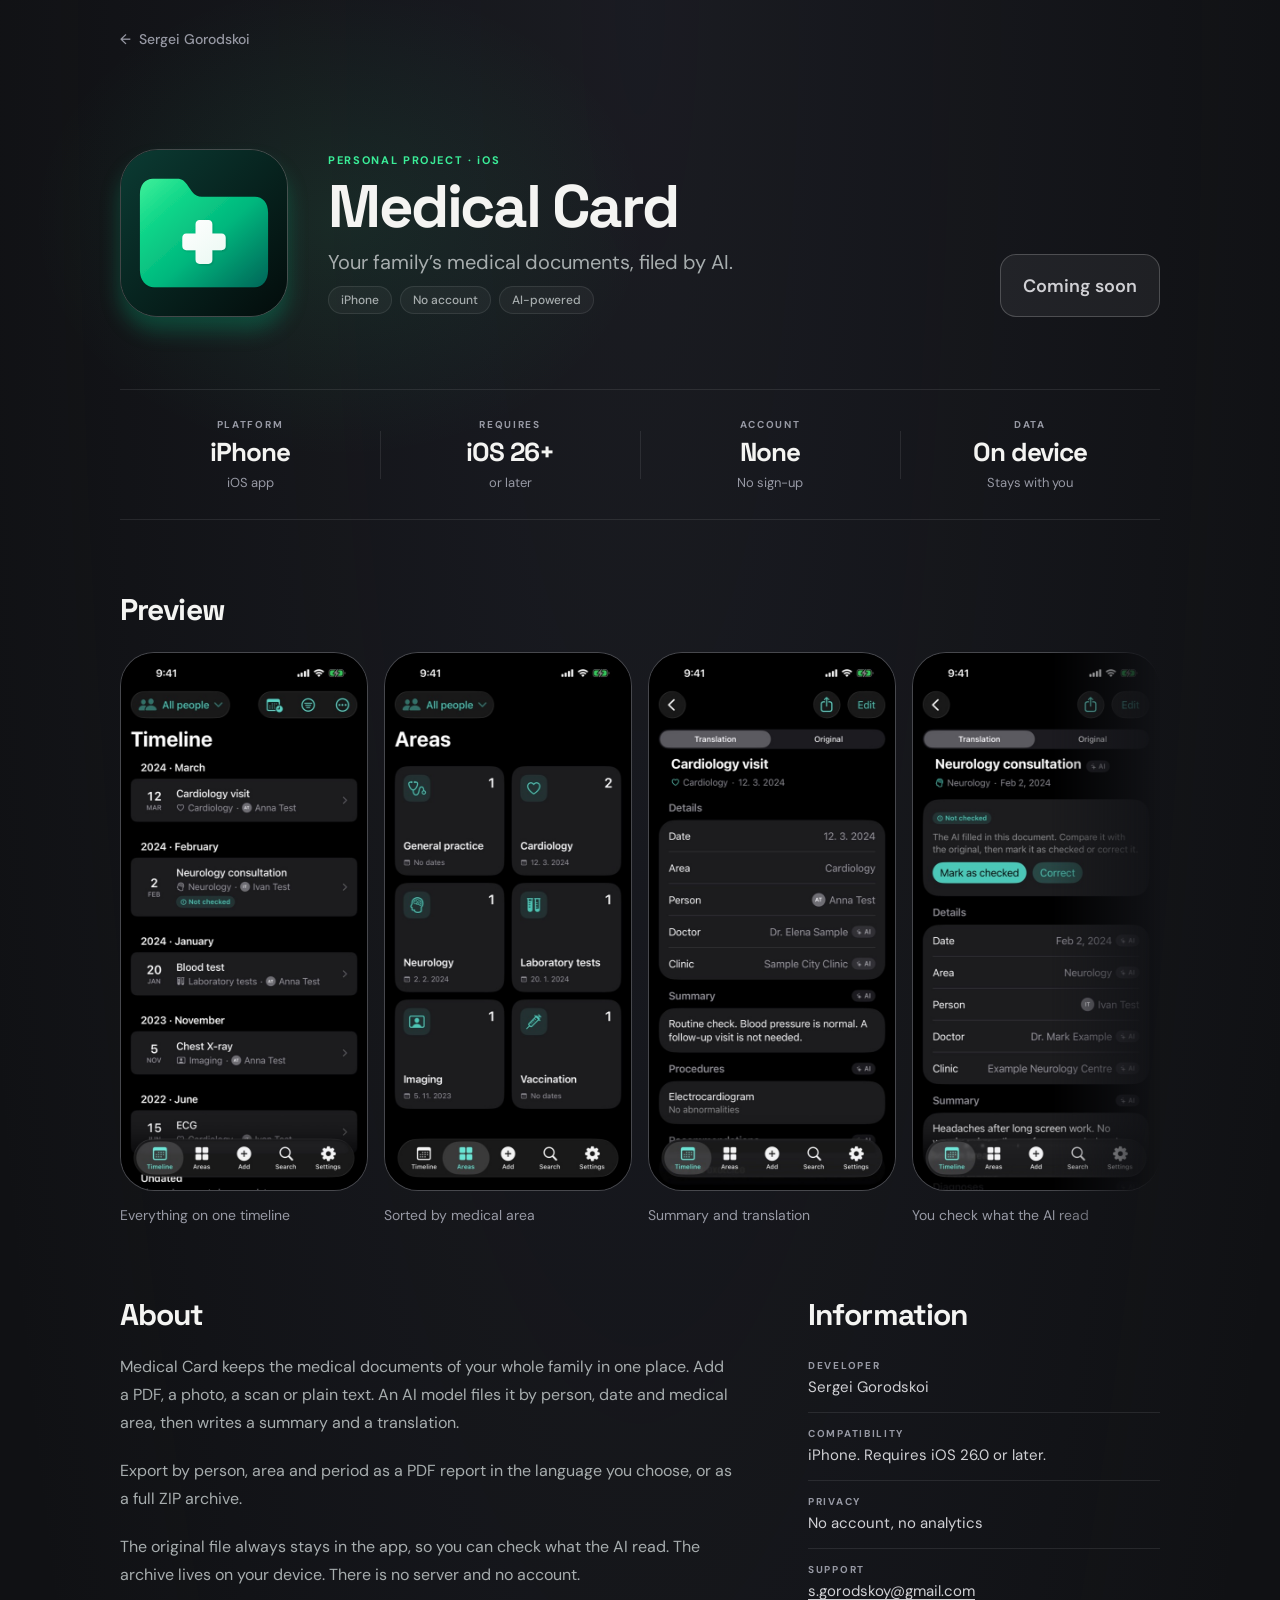
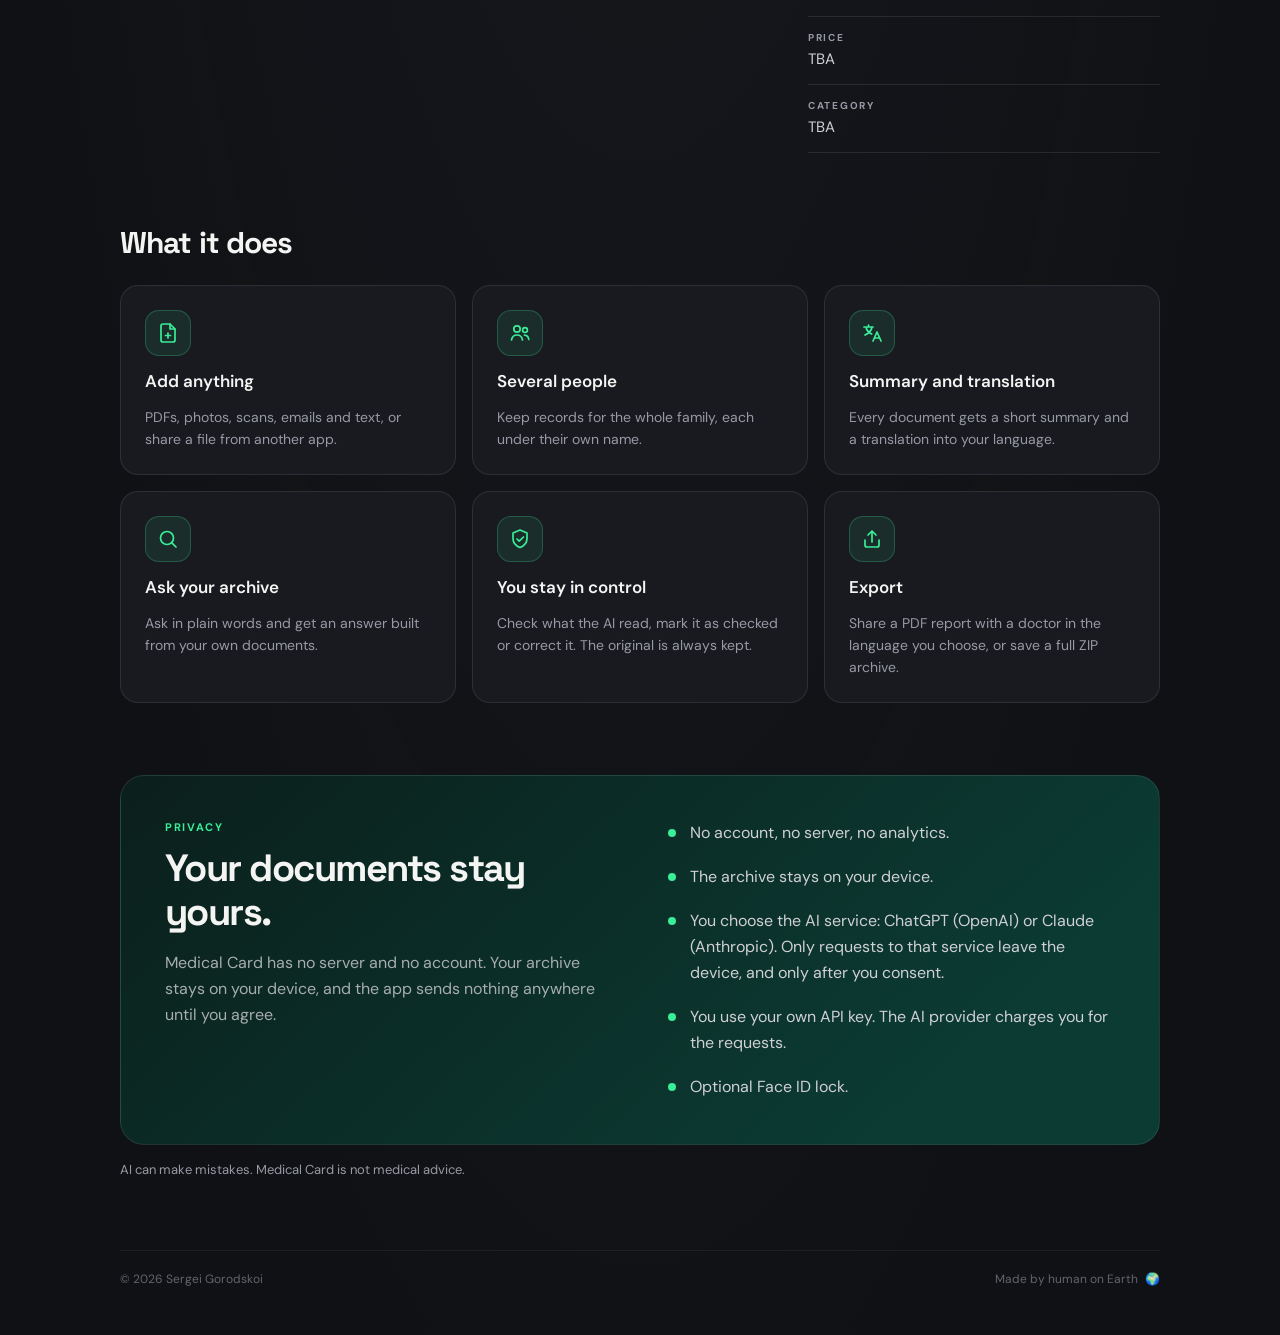
==== commit a9089c66: "feat: Replace the App Store buttons with Coming soon labels The app is not in the App Store yet. Rep" ====
--- a/medical-card/index.html
+++ b/medical-card/index.html
@@ -23,13 +23,10 @@
 <body class="app-body">
   <div class="app-ambient" aria-hidden="true"></div>
 
-  <aside class="sticky-bar" aria-label="Get the app">
+  <aside class="sticky-bar" aria-label="Medical Card">
     <span class="sticky-app"><img src="../assets/medical-card-icon.svg" width="32" height="32" alt=""> Medical Card</span>
-    <!-- TODO: Replace href="#" with the App Store URL when the app is live. -->
-    <a class="appstore-button appstore-compact" href="#" data-appstore aria-label="Medical Card on the App Store">
-      <svg viewBox="0 0 24 24" fill="currentColor" aria-hidden="true" focusable="false"><path d="M12.152 6.896c-.948 0-2.415-1.078-3.96-1.04-2.04.027-3.91 1.183-4.961 3.014-2.117 3.675-.546 9.103 1.519 12.09 1.013 1.454 2.208 3.09 3.792 3.039 1.52-.065 2.09-.987 3.935-.987 1.831 0 2.35.987 3.96.948 1.637-.026 2.676-1.48 3.676-2.948 1.156-1.688 1.636-3.325 1.662-3.415-.039-.013-3.182-1.221-3.22-4.857-.026-3.04 2.48-4.494 2.597-4.559-1.429-2.09-3.623-2.324-4.39-2.376-2-.156-3.675 1.09-4.61 1.09zM15.53 3.83c.843-1.012 1.4-2.427 1.245-3.83-1.207.052-2.662.805-3.532 1.818-.78.896-1.454 2.338-1.273 3.714 1.338.104 2.715-.688 3.559-1.701z"/></svg>
-      App Store
-    </a>
+    <!-- TODO: Replace this placeholder with the App Store badge link when the app is live. -->
+    <span class="appstore-button appstore-compact" data-appstore>Coming soon</span>
   </aside>
 
   <div class="app-page">
@@ -51,11 +48,8 @@
           <li>AI-powered</li>
         </ul>
         <div class="app-cta">
-          <!-- TODO: Replace href="#" with the App Store URL when the app is live. -->
-          <a id="hero-appstore" class="appstore-button appstore-large" href="#" data-appstore>
-            <svg viewBox="0 0 24 24" fill="currentColor" aria-hidden="true" focusable="false"><path d="M12.152 6.896c-.948 0-2.415-1.078-3.96-1.04-2.04.027-3.91 1.183-4.961 3.014-2.117 3.675-.546 9.103 1.519 12.09 1.013 1.454 2.208 3.09 3.792 3.039 1.52-.065 2.09-.987 3.935-.987 1.831 0 2.35.987 3.96.948 1.637-.026 2.676-1.48 3.676-2.948 1.156-1.688 1.636-3.325 1.662-3.415-.039-.013-3.182-1.221-3.22-4.857-.026-3.04 2.48-4.494 2.597-4.559-1.429-2.09-3.623-2.324-4.39-2.376-2-.156-3.675 1.09-4.61 1.09zM15.53 3.83c.843-1.012 1.4-2.427 1.245-3.83-1.207.052-2.662.805-3.532 1.818-.78.896-1.454 2.338-1.273 3.714 1.338.104 2.715-.688 3.559-1.701z"/></svg>
-            <span class="appstore-label"><small>Download on the</small> <strong>App Store</strong></span>
-          </a>
+          <!-- TODO: Replace this placeholder with the App Store badge link when the app is live. -->
+          <span id="hero-appstore" class="appstore-button appstore-large" data-appstore>Coming soon</span>
         </div>
       </section>
 
@@ -246,13 +240,13 @@
   <script>
     document.getElementById('year').textContent = new Date().getFullYear();
 
-    var heroButton = document.getElementById('hero-appstore');
+    var heroCta = document.getElementById('hero-appstore');
     var stickyBar = document.querySelector('.sticky-bar');
     if ('IntersectionObserver' in window) {
       new IntersectionObserver(function (entries) {
         var entry = entries[entries.length - 1];
         stickyBar.classList.toggle('is-visible', !entry.isIntersecting && entry.boundingClientRect.top < 0);
-      }, { rootMargin: '-56px 0px 0px 0px' }).observe(heroButton);
+      }, { rootMargin: '-56px 0px 0px 0px' }).observe(heroCta);
     }
 
     var video = document.querySelector('.preview-video video');
@@ -305,10 +299,10 @@
         for (var i = 0; i < cards.length; i++) {
           nudges.push(cards[i].animate([
             { transform: 'translateX(0)', easing: 'ease-in-out' },
-            { transform: 'translateX(-40px)', offset: 0.4, easing: 'ease-in-out' },
-            { transform: 'translateX(0)', offset: 0.8 },
+            { transform: 'translateX(-40px)', offset: 0.3333, easing: 'ease-in-out' },
+            { transform: 'translateX(0)', offset: 0.6667 },
             { transform: 'translateX(0)' }
-          ], { duration: 800, iterations: 2 }));
+          ], { duration: 960, iterations: 2 }));
         }
       }, { threshold: 0.6 });
       nudgeObserver.observe(rail);
--- a/style.css
+++ b/style.css
@@ -13,8 +13,6 @@
   --faint: #62646e;
   --line-strong: rgba(255, 255, 255, 0.2);
   --green: #3aed98;
-  --green-hover: #7bf6b9;
-  --on-green: #07130f;
 }
 
 * { box-sizing: border-box; }
@@ -149,7 +147,7 @@
 .project-link::after { content: ""; position: absolute; inset: 0; z-index: 2; border-radius: 19px; }
 .project-link:focus-visible { outline: none; }
 .project-link:focus-visible::after { outline: 2px solid var(--accent); outline-offset: -2px; }
-.project-banner .appstore-button { position: relative; z-index: 3; }
+.project-banner .appstore-button { pointer-events: none; }
 .project-secondary .project-cta { color: #d3b7ff; }
 .project-art { position: absolute; inset: 0 0 0 auto; width: 46%; overflow: hidden; z-index: -1; pointer-events: none; }
 .art-one { display: flex; align-items: center; justify-content: flex-end; padding-right: 20px; overflow: visible; }
@@ -157,10 +155,8 @@
 .art-two .grid-shape { position: absolute; width: 122px; height: 122px; right: -7px; top: 30px; transform: rotate(22deg); border: 1px solid rgba(213,183,255,.38); background: repeating-linear-gradient(0deg, transparent 0 15px, rgba(213,183,255,.13) 16px), repeating-linear-gradient(90deg, transparent 0 15px, rgba(213,183,255,.13) 16px); mask-image: linear-gradient(135deg, transparent 0%, #000 24%, #000 72%, transparent 100%); }
 .spark { position: absolute; right: 61px; top: 36px; color: #d3b7ff; font-size: 51px; font-weight: 400; text-shadow: 0 0 28px rgba(211,183,255,.35); }
 
-.appstore-button { display: inline-flex; align-items: center; justify-content: center; color: var(--on-green); background: var(--green); transition: background .2s ease; }
-.appstore-button:hover { background: var(--green-hover); }
-.appstore-compact { gap: 7px; padding: 8px 14px; border-radius: 999px; font-size: 13px; font-weight: 600; line-height: 17px; }
-.appstore-compact svg { width: 16px; height: 16px; }
+.appstore-button { display: inline-flex; align-items: center; justify-content: center; color: var(--text-soft); background: rgba(255,255,255,.06); border: 1px solid var(--line-strong); white-space: nowrap; cursor: default; user-select: none; }
+.appstore-compact { padding: 7px 13px; border-radius: 999px; font-size: 13px; font-weight: 600; line-height: 17px; }
 
 .support-section { margin-top: 27px; }
 .donate-card {
--- a/medical-card/medical-card.css
+++ b/medical-card/medical-card.css
@@ -97,11 +97,7 @@
 .app-tags { grid-area: tags; align-self: start; gap: 8px; margin: 0; }
 .app-cta { grid-area: cta; align-self: end; }
 
-.appstore-large { gap: 10px; min-height: 63px; padding: 11px 22px; border-radius: 16px; }
-.appstore-large svg { width: 28px; height: 28px; flex: none; }
-.appstore-label { display: flex; flex-direction: column; text-align: left; }
-.appstore-label small { font-size: 11px; font-weight: 500; line-height: 14px; }
-.appstore-label strong { font-size: 21px; font-weight: 700; letter-spacing: -.02em; line-height: 26px; }
+.appstore-large { min-height: 63px; padding: 11px 22px; border-radius: 16px; font-size: 18px; font-weight: 600; }
 
 .fact-strip {
   display: grid;
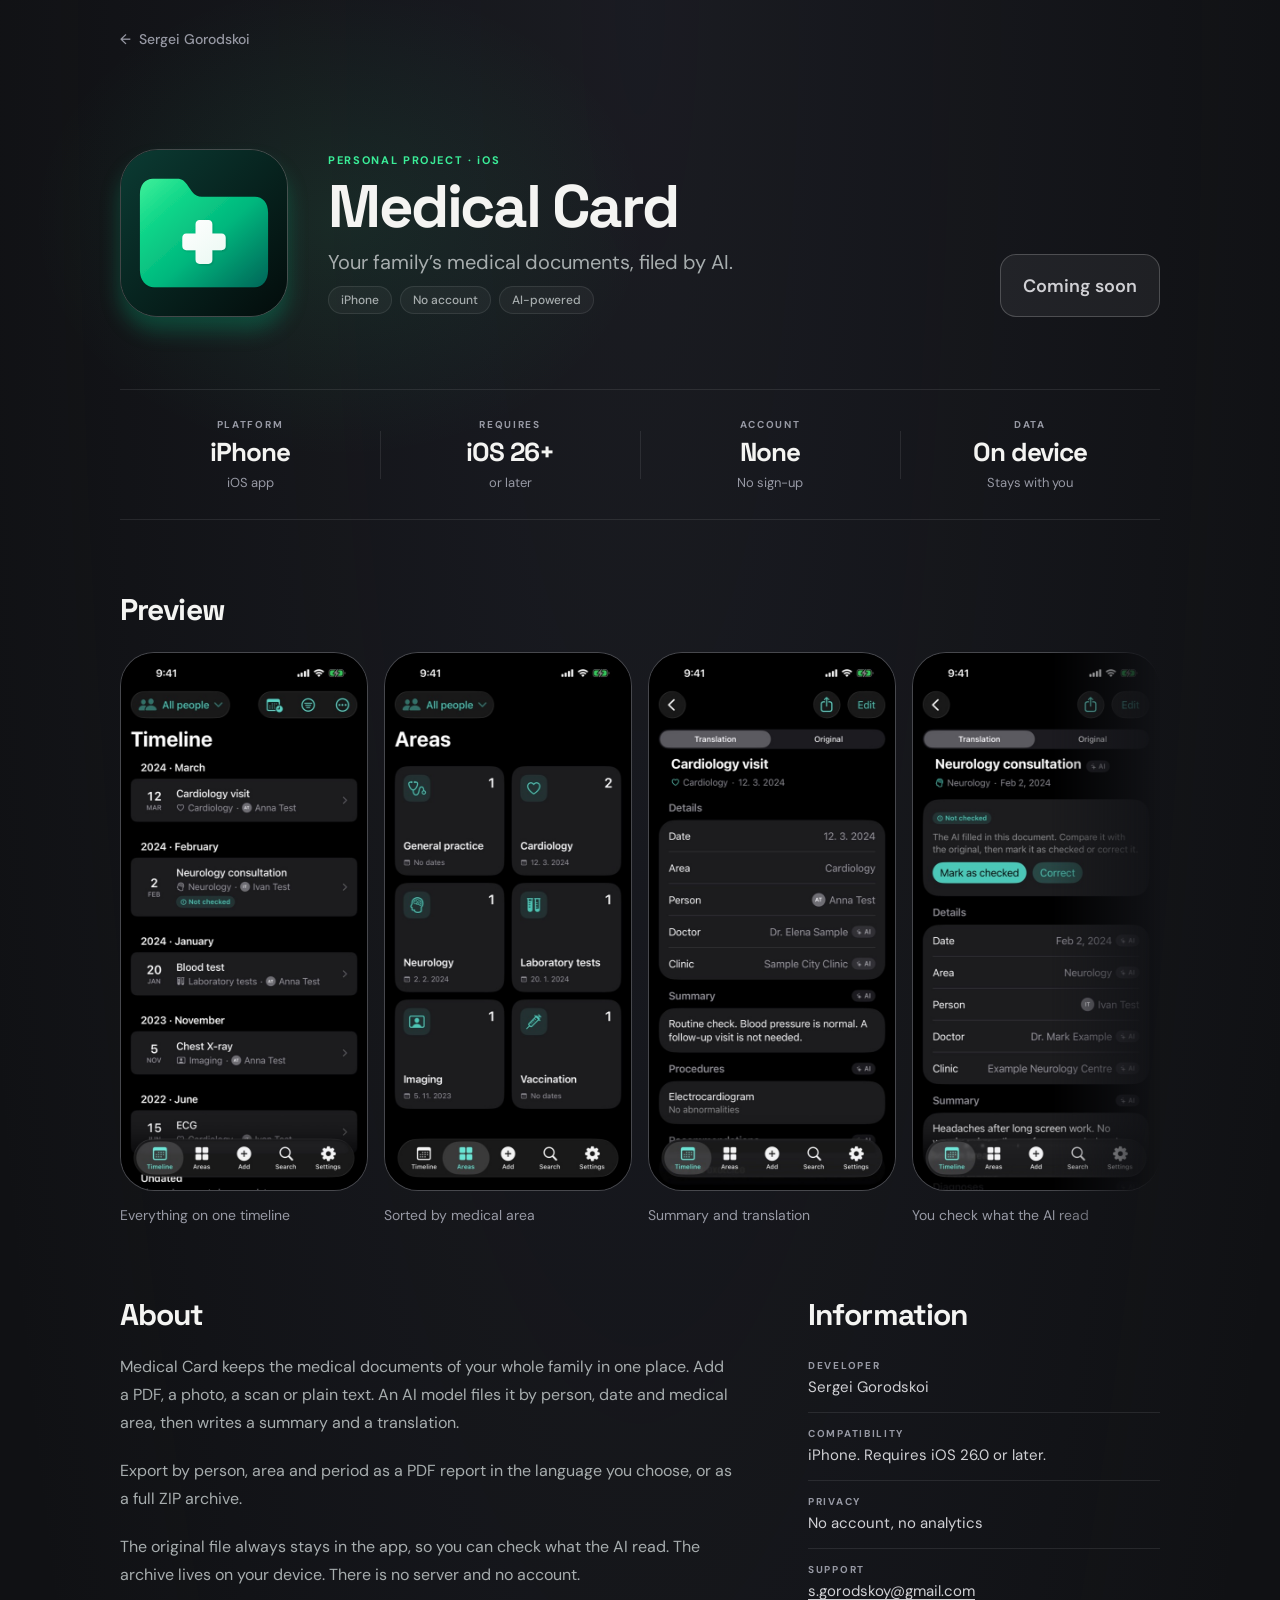
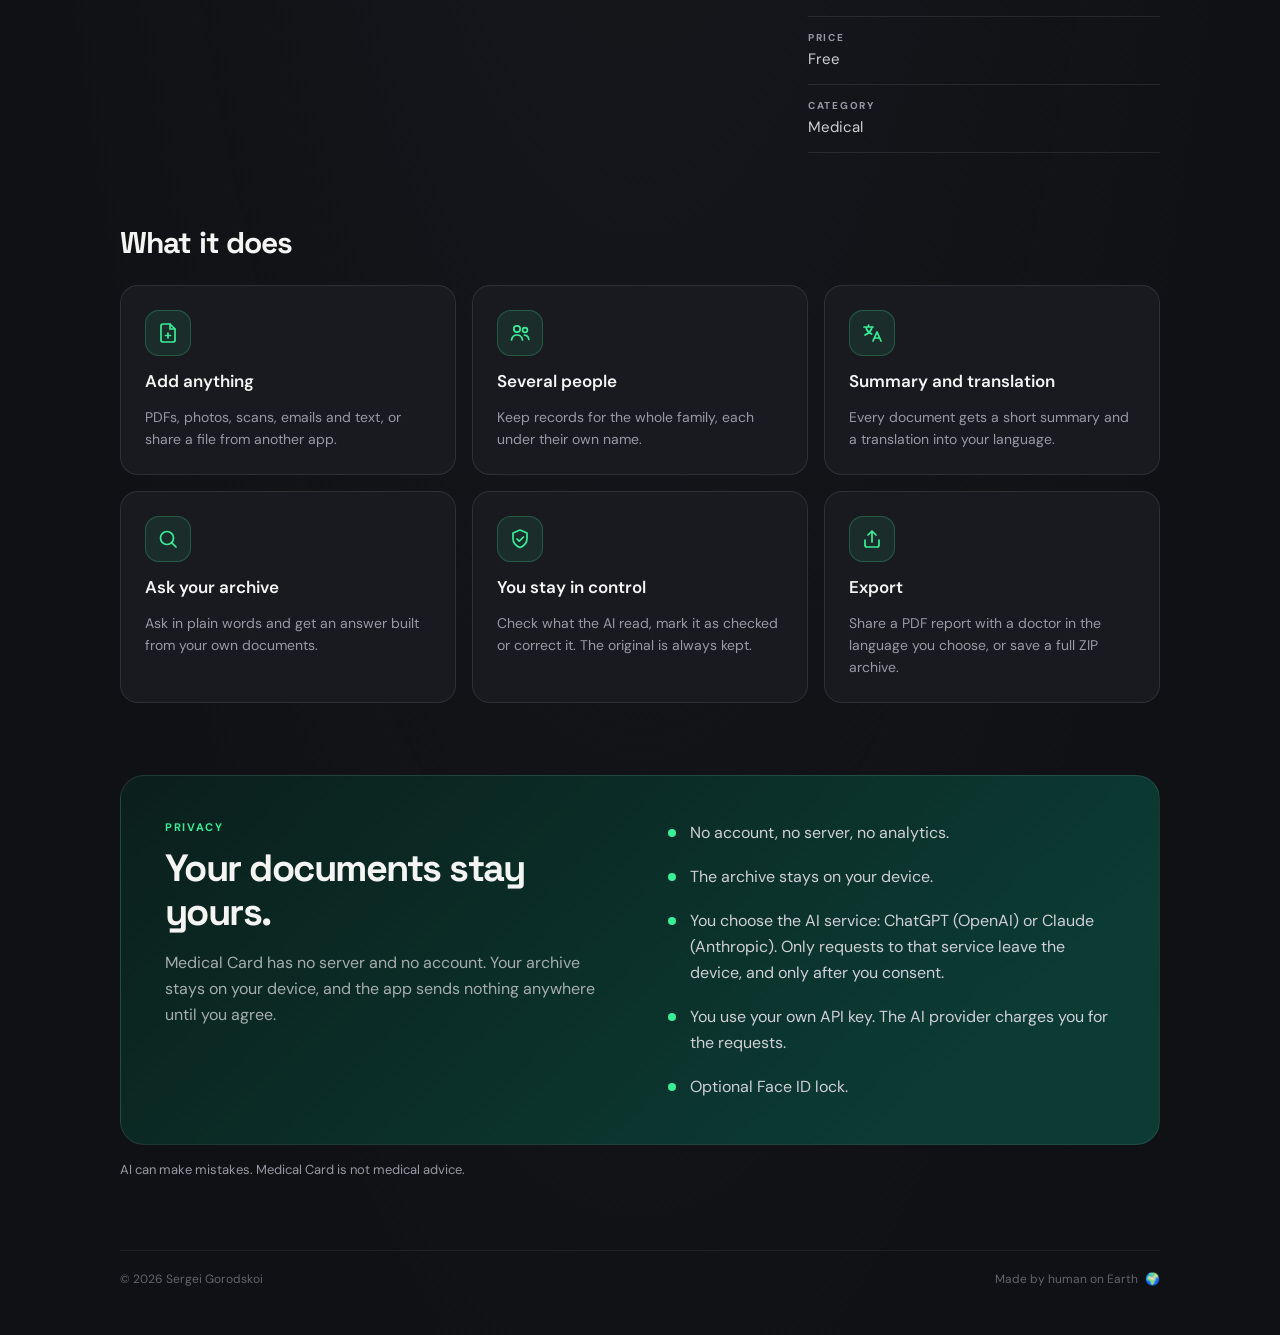
==== commit 56925179: "feat: Set Price to Free and Category to Medical Co-Authored-By: Claude Sonnet 5.5 <noreply@anthropic" ====
--- a/medical-card/index.html
+++ b/medical-card/index.html
@@ -167,11 +167,11 @@
           </div>
           <div class="info-row">
             <dt>Price</dt>
-            <dd>TBA</dd>
+            <dd>Free</dd>
           </div>
           <div class="info-row">
             <dt>Category</dt>
-            <dd>TBA</dd>
+            <dd>Medical</dd>
           </div>
         </dl>
       </section>
--- a/style.css
+++ b/style.css
@@ -147,7 +147,6 @@
 .project-link::after { content: ""; position: absolute; inset: 0; z-index: 2; border-radius: 19px; }
 .project-link:focus-visible { outline: none; }
 .project-link:focus-visible::after { outline: 2px solid var(--accent); outline-offset: -2px; }
-.project-banner .appstore-button { pointer-events: none; }
 .project-secondary .project-cta { color: #d3b7ff; }
 .project-art { position: absolute; inset: 0 0 0 auto; width: 46%; overflow: hidden; z-index: -1; pointer-events: none; }
 .art-one { display: flex; align-items: center; justify-content: flex-end; padding-right: 20px; overflow: visible; }
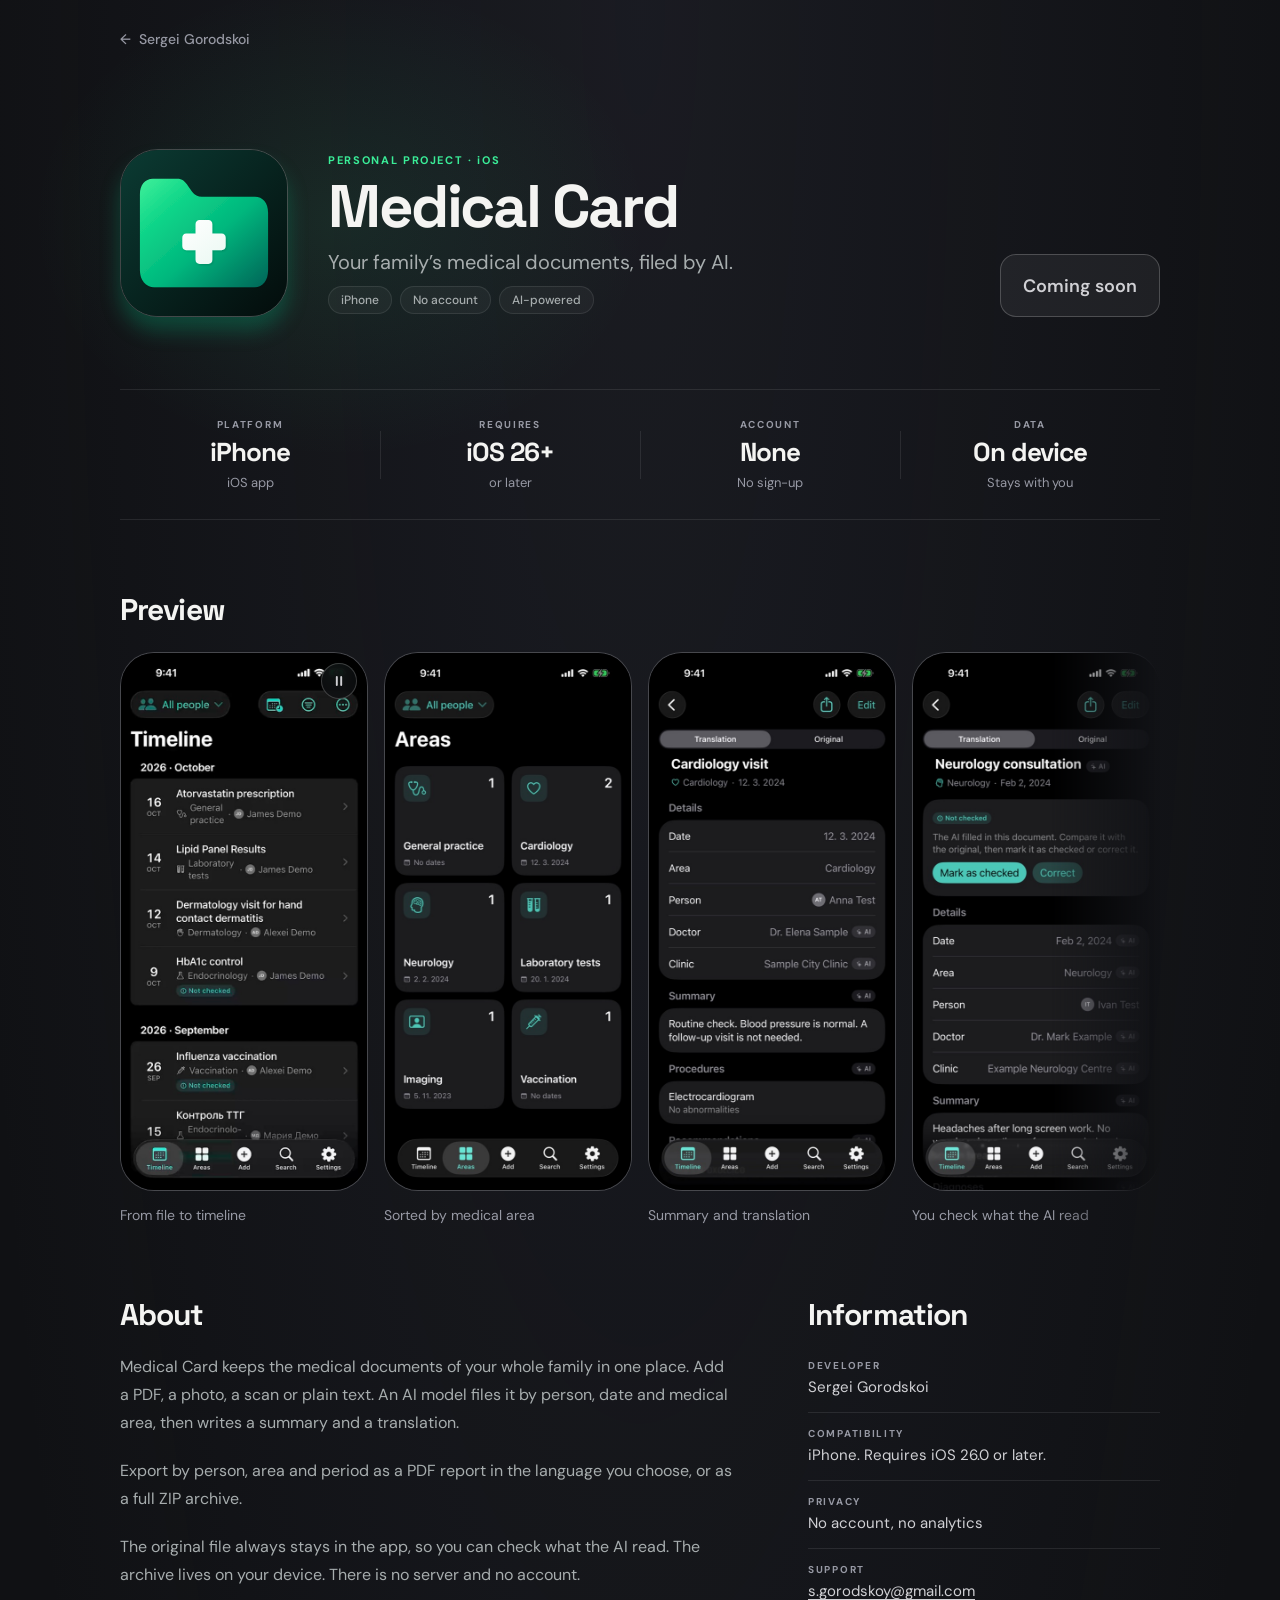
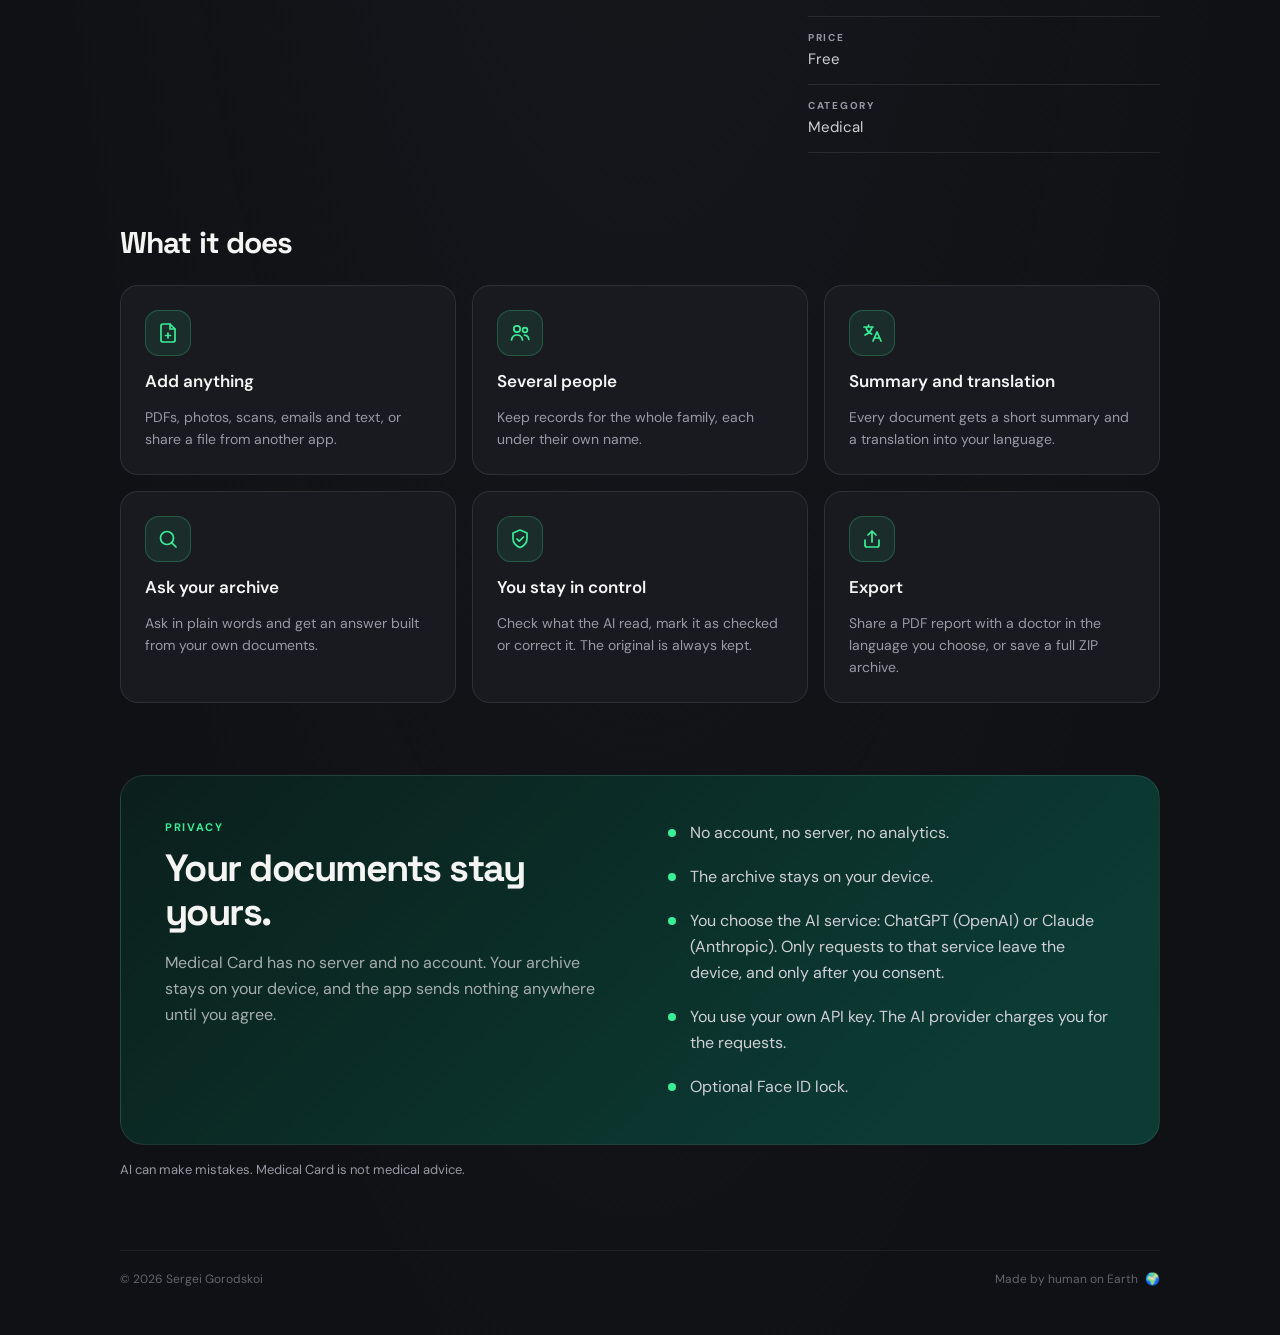
==== commit 5e610316: "feat: Add the preview video to the first card of the rail Co-Authored-By: Claude Sonnet 5.5 <noreply" ====
--- a/medical-card/index.html
+++ b/medical-card/index.html
@@ -83,15 +83,15 @@
             <li class="preview-card preview-video">
               <figure>
                 <div class="preview-screen">
-                  <img src="assets/screen-timeline.jpg" width="554" height="1206" loading="lazy" decoding="async" alt="Documents grouped by month, each with a person and a medical area">
-                <!-- To add the preview video: delete the <img> above and uncomment this block.
-                <video width="554" height="1206" autoplay muted loop playsinline preload="metadata" poster="assets/screen-timeline.jpg" aria-label="Short preview of the Medical Card timeline">
-                  <source src="assets/preview.mp4" type="video/mp4" media="(prefers-reduced-motion: no-preference)">
-                </video>
-                <button class="preview-toggle" type="button" aria-pressed="false" hidden>Pause preview</button>
-                -->
-                </div>
-                <figcaption>Everything on one timeline</figcaption>
+                  <video width="554" height="1206" autoplay muted loop playsinline preload="metadata" poster="assets/preview-poster.jpg" aria-label="Medical Card preview: add three documents, review what the AI read, open a document, and return to the timeline">
+                    <source src="assets/preview.mp4" type="video/mp4" media="(prefers-reduced-motion: no-preference)">
+                  </video>
+                  <button class="preview-toggle" type="button" aria-pressed="false" aria-label="Pause preview" hidden>
+                    <svg class="preview-toggle-pause" viewBox="0 0 16 16" aria-hidden="true" focusable="false"><path d="M5.5 3.5v9M10.5 3.5v9"/></svg>
+                    <svg class="preview-toggle-play" viewBox="0 0 16 16" aria-hidden="true" focusable="false"><path d="M5 3v10l8.5-5z"/></svg>
+                  </button>
+                </div>
+                <figcaption>From file to timeline</figcaption>
               </figure>
             </li>
             <li class="preview-card">
@@ -251,13 +251,37 @@
 
     var video = document.querySelector('.preview-video video');
     var toggle = document.querySelector('.preview-toggle');
-    if (video && toggle && !window.matchMedia('(prefers-reduced-motion: reduce)').matches) {
-      toggle.hidden = false;
-      toggle.addEventListener('click', function () {
-        var paused = !video.paused;
-        if (paused) { video.pause(); } else { video.play(); }
-        toggle.setAttribute('aria-pressed', String(paused));
-      });
+    if (video && toggle) {
+      if (window.matchMedia('(prefers-reduced-motion: reduce)').matches) {
+        video.removeAttribute('autoplay');
+        video.pause();
+      } else {
+        var userPaused = false;
+        var videoInView = true;
+        var playIfAllowed = function () {
+          if (userPaused || !videoInView) { return; }
+          var attempt = video.play();
+          if (attempt && attempt.catch) {
+            attempt.catch(function (error) {
+              if (error.name !== 'NotAllowedError') { return; }
+              userPaused = true;
+              toggle.setAttribute('aria-pressed', 'true');
+            });
+          }
+        };
+        toggle.hidden = false;
+        toggle.addEventListener('click', function () {
+          userPaused = !userPaused;
+          toggle.setAttribute('aria-pressed', String(userPaused));
+          if (userPaused) { video.pause(); } else { playIfAllowed(); }
+        });
+        if ('IntersectionObserver' in window) {
+          new IntersectionObserver(function (entries) {
+            videoInView = entries[entries.length - 1].isIntersecting;
+            if (videoInView) { playIfAllowed(); } else { video.pause(); }
+          }).observe(video);
+        }
+      }
     }
 
     var rail = document.querySelector('.preview-rail');
--- a/medical-card/medical-card.css
+++ b/medical-card/medical-card.css
@@ -135,7 +135,15 @@
 .preview-card figure { display: flex; flex-direction: column; gap: 14px; margin: 0; }
 .preview-screen { position: relative; width: 248px; height: 539px; overflow: hidden; border: 1px solid var(--line-strong); border-radius: 34px; background: var(--surface); }
 .preview-screen img, .preview-screen video { display: block; width: 100%; height: 100%; object-fit: cover; }
-.preview-toggle { position: absolute; left: 12px; bottom: 12px; padding: 6px 12px; color: var(--text); font: inherit; font-size: 12px; font-weight: 600; border: 1px solid var(--line-strong); border-radius: 999px; background: rgba(16, 17, 20, .72); cursor: pointer; }
+.preview-toggle { position: absolute; top: 10px; right: 10px; display: grid; place-items: center; width: 36px; height: 36px; padding: 0; color: var(--text-soft); border: 1px solid var(--line-strong); border-radius: 50%; background: rgba(16, 17, 20, .72); -webkit-backdrop-filter: blur(8px); backdrop-filter: blur(8px); cursor: pointer; }
+.preview-toggle[hidden] { display: none; }
+.preview-toggle:hover { color: var(--text); background: rgba(16, 17, 20, .88); }
+.preview-toggle:focus-visible { outline: 2px solid var(--accent); outline-offset: 2px; }
+.preview-toggle svg { width: 14px; height: 14px; }
+.preview-toggle-pause { fill: none; stroke: currentColor; stroke-width: 2.2; stroke-linecap: round; }
+.preview-toggle-play { display: none; fill: currentColor; }
+.preview-toggle[aria-pressed="true"] .preview-toggle-pause { display: none; }
+.preview-toggle[aria-pressed="true"] .preview-toggle-play { display: block; }
 .preview-card figcaption { color: var(--muted); font-size: 14px; line-height: 20px; }
 .preview-dots { display: none; justify-content: center; gap: 7px; margin-top: 18px; }
 .preview-dots span { width: 7px; height: 7px; border-radius: 4px; background: rgba(255, 255, 255, .25); }
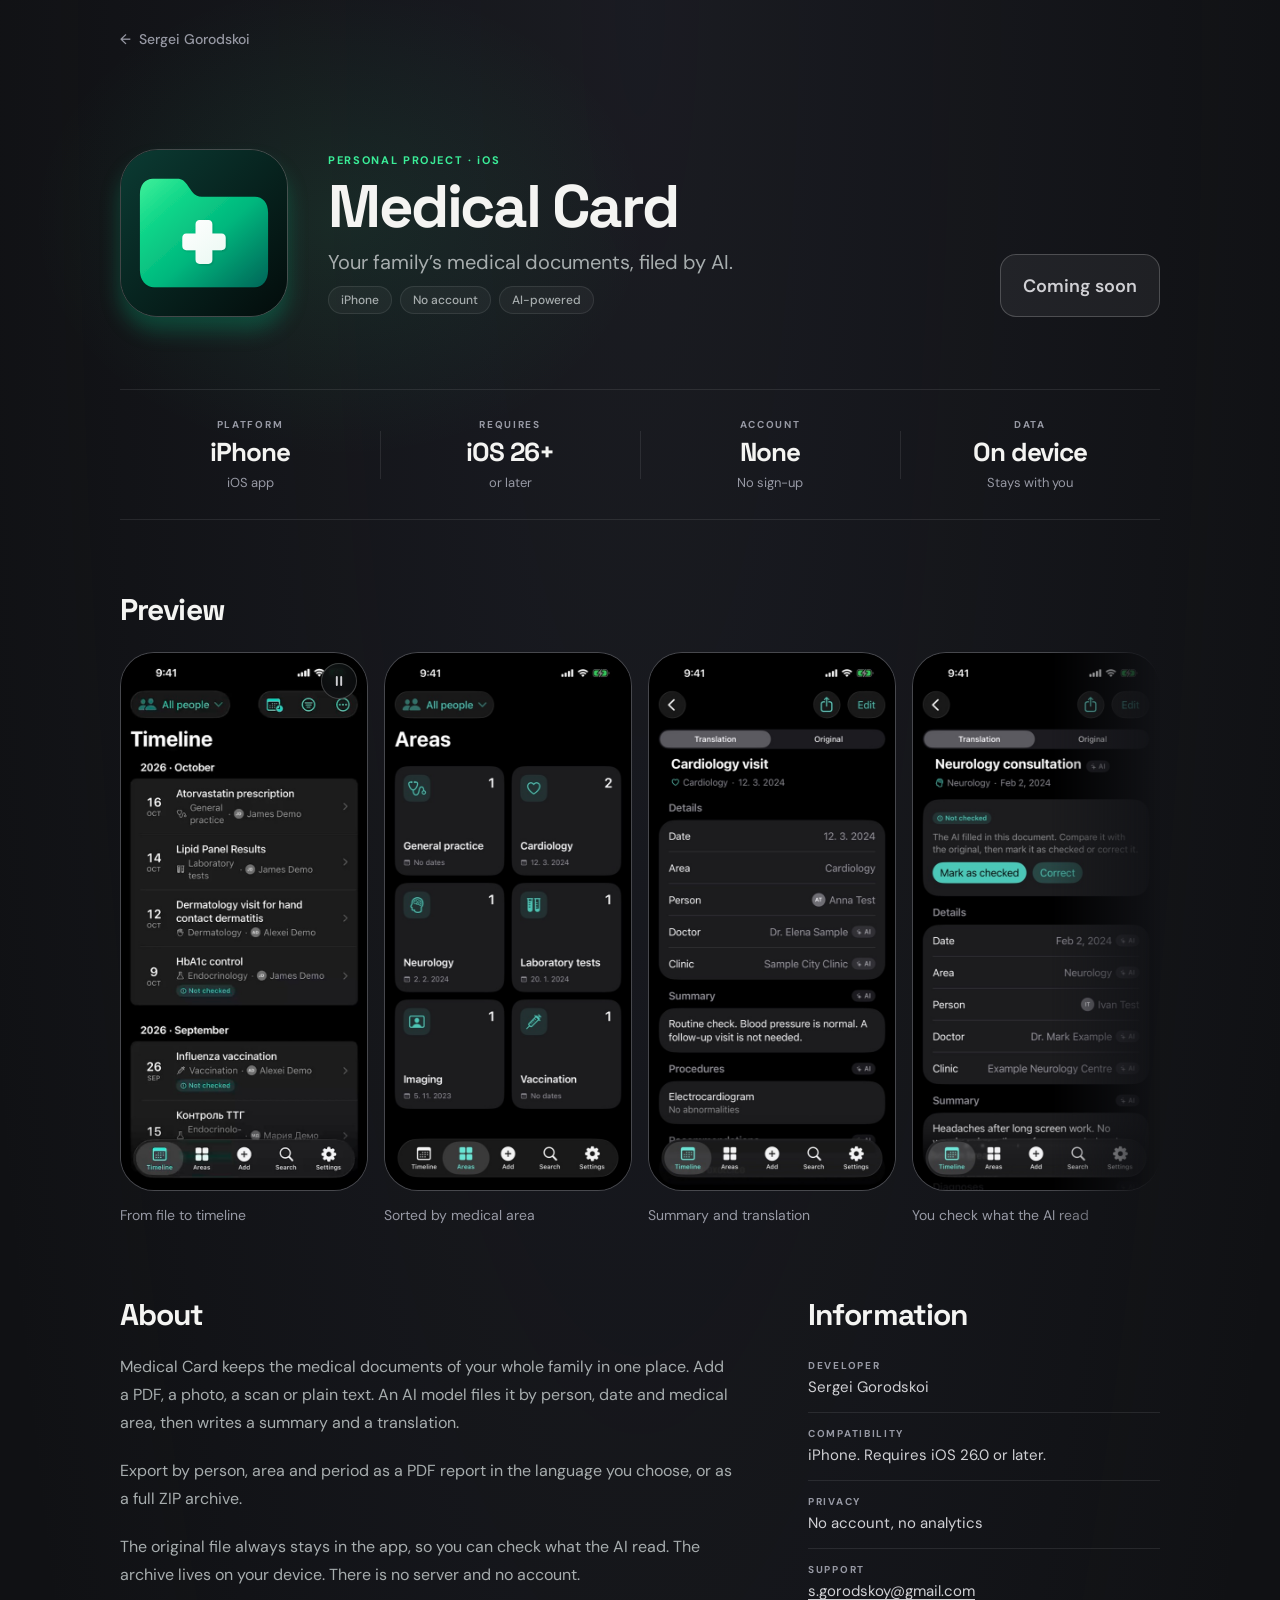
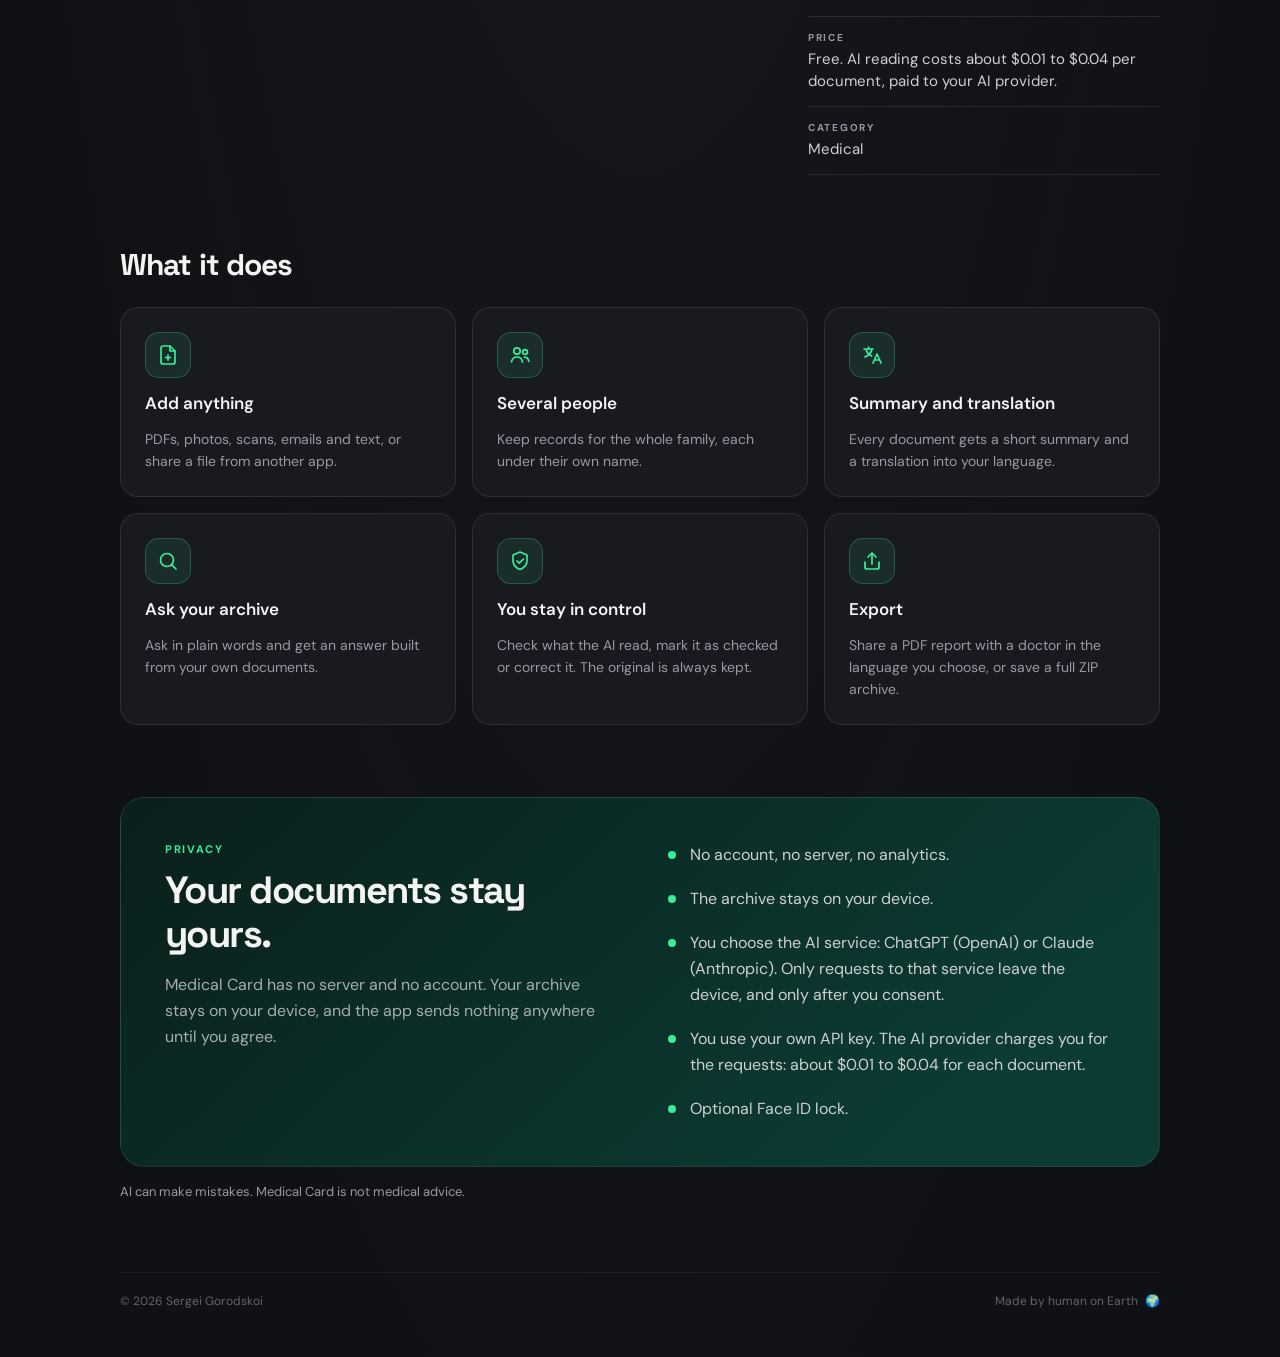
==== commit 1b55a819: "feat: Show the approximate AI cost per document Co-Authored-By: Claude Sonnet 5.5 <noreply@anthropic" ====
--- a/medical-card/index.html
+++ b/medical-card/index.html
@@ -167,7 +167,7 @@
           </div>
           <div class="info-row">
             <dt>Price</dt>
-            <dd>Free</dd>
+            <dd>Free. AI reading costs about $0.01 to $0.04 per document, paid to your AI provider.</dd>
           </div>
           <div class="info-row">
             <dt>Category</dt>
@@ -223,7 +223,7 @@
             <li>No account, no server, no analytics.</li>
             <li>The archive stays on your device.</li>
             <li>You choose the AI service: ChatGPT (OpenAI) or Claude (Anthropic). Only requests to that service leave the device, and only after you consent.</li>
-            <li>You use your own API key. The AI provider charges you for the requests.</li>
+            <li>You use your own API key. The AI provider charges you for the requests: about $0.01 to $0.04 for each document.</li>
             <li>Optional Face ID lock.</li>
           </ul>
         </div>
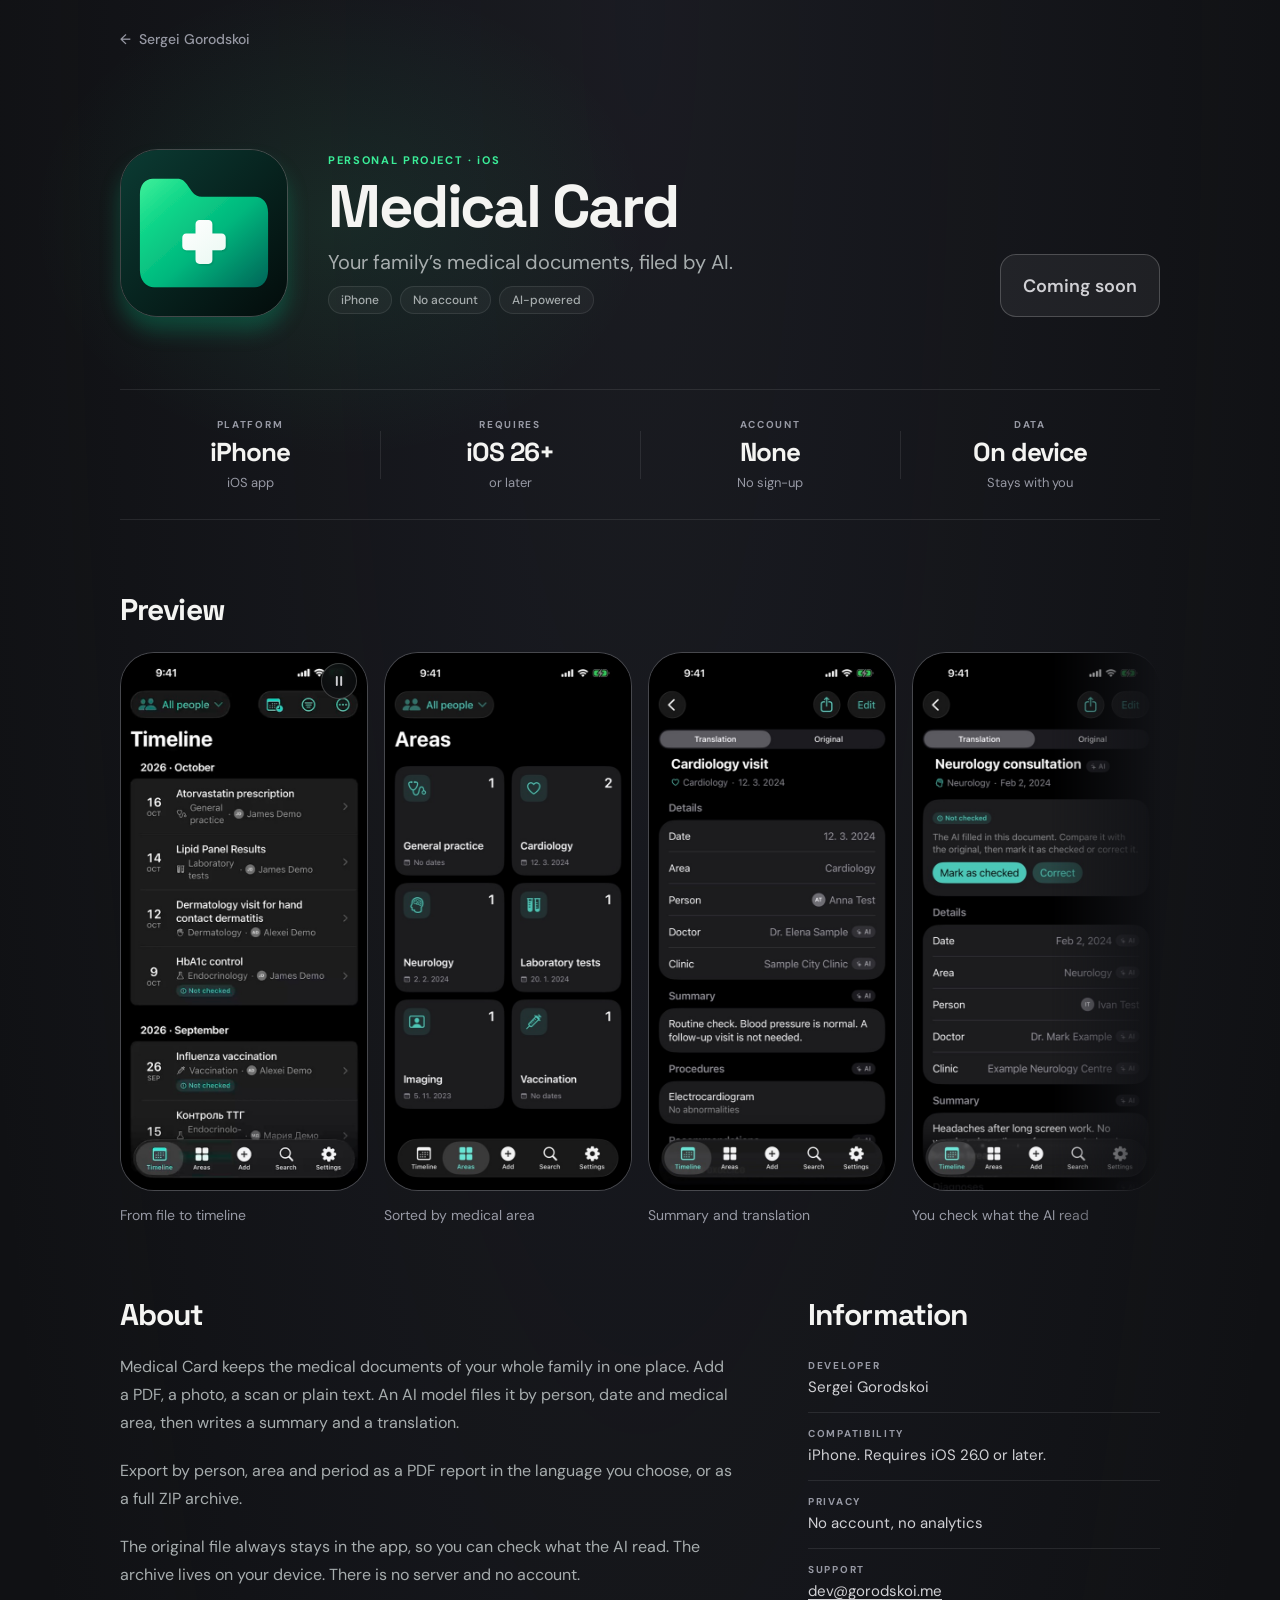
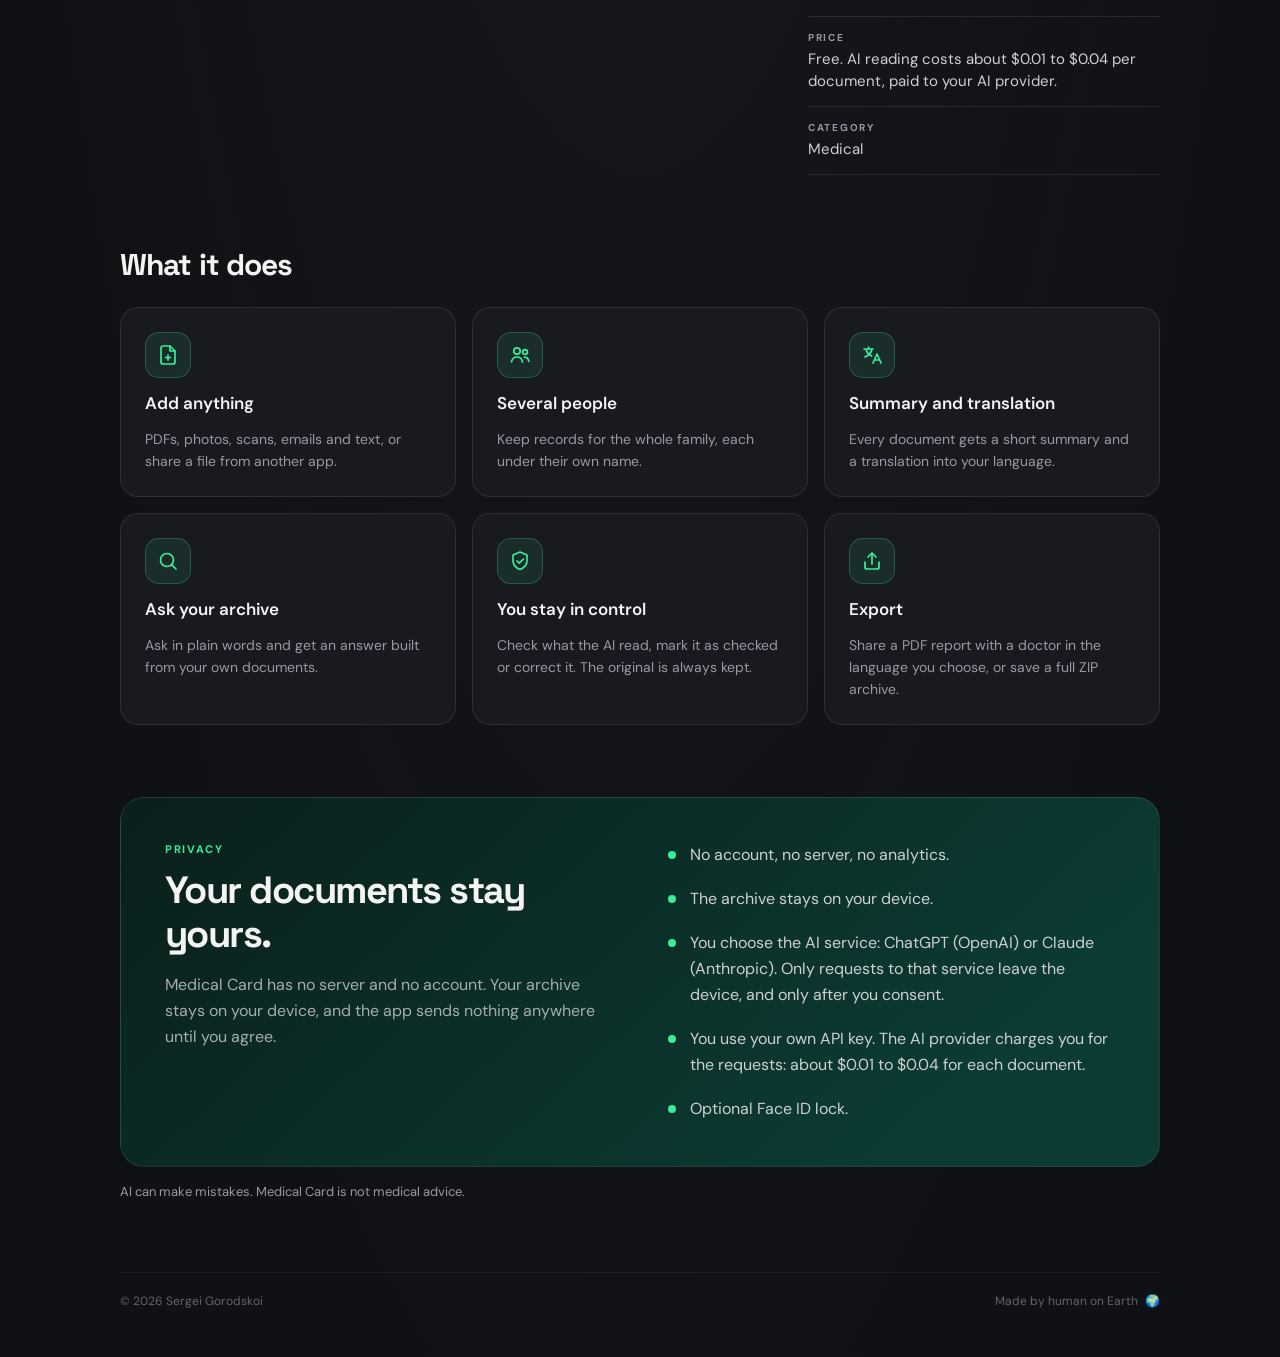
==== commit 09f27045: "fix: Use dev@gorodskoi.me as the contact email Co-Authored-By: Claude Sonnet 5.5 <noreply@anthropic." ====
--- a/medical-card/index.html
+++ b/medical-card/index.html
@@ -163,7 +163,7 @@
           </div>
           <div class="info-row">
             <dt>Support</dt>
-            <dd><a href="mailto:s.gorodskoy@gmail.com">s.gorodskoy@gmail.com</a></dd>
+            <dd><a href="mailto:dev@gorodskoi.me">dev@gorodskoi.me</a></dd>
           </div>
           <div class="info-row">
             <dt>Price</dt>
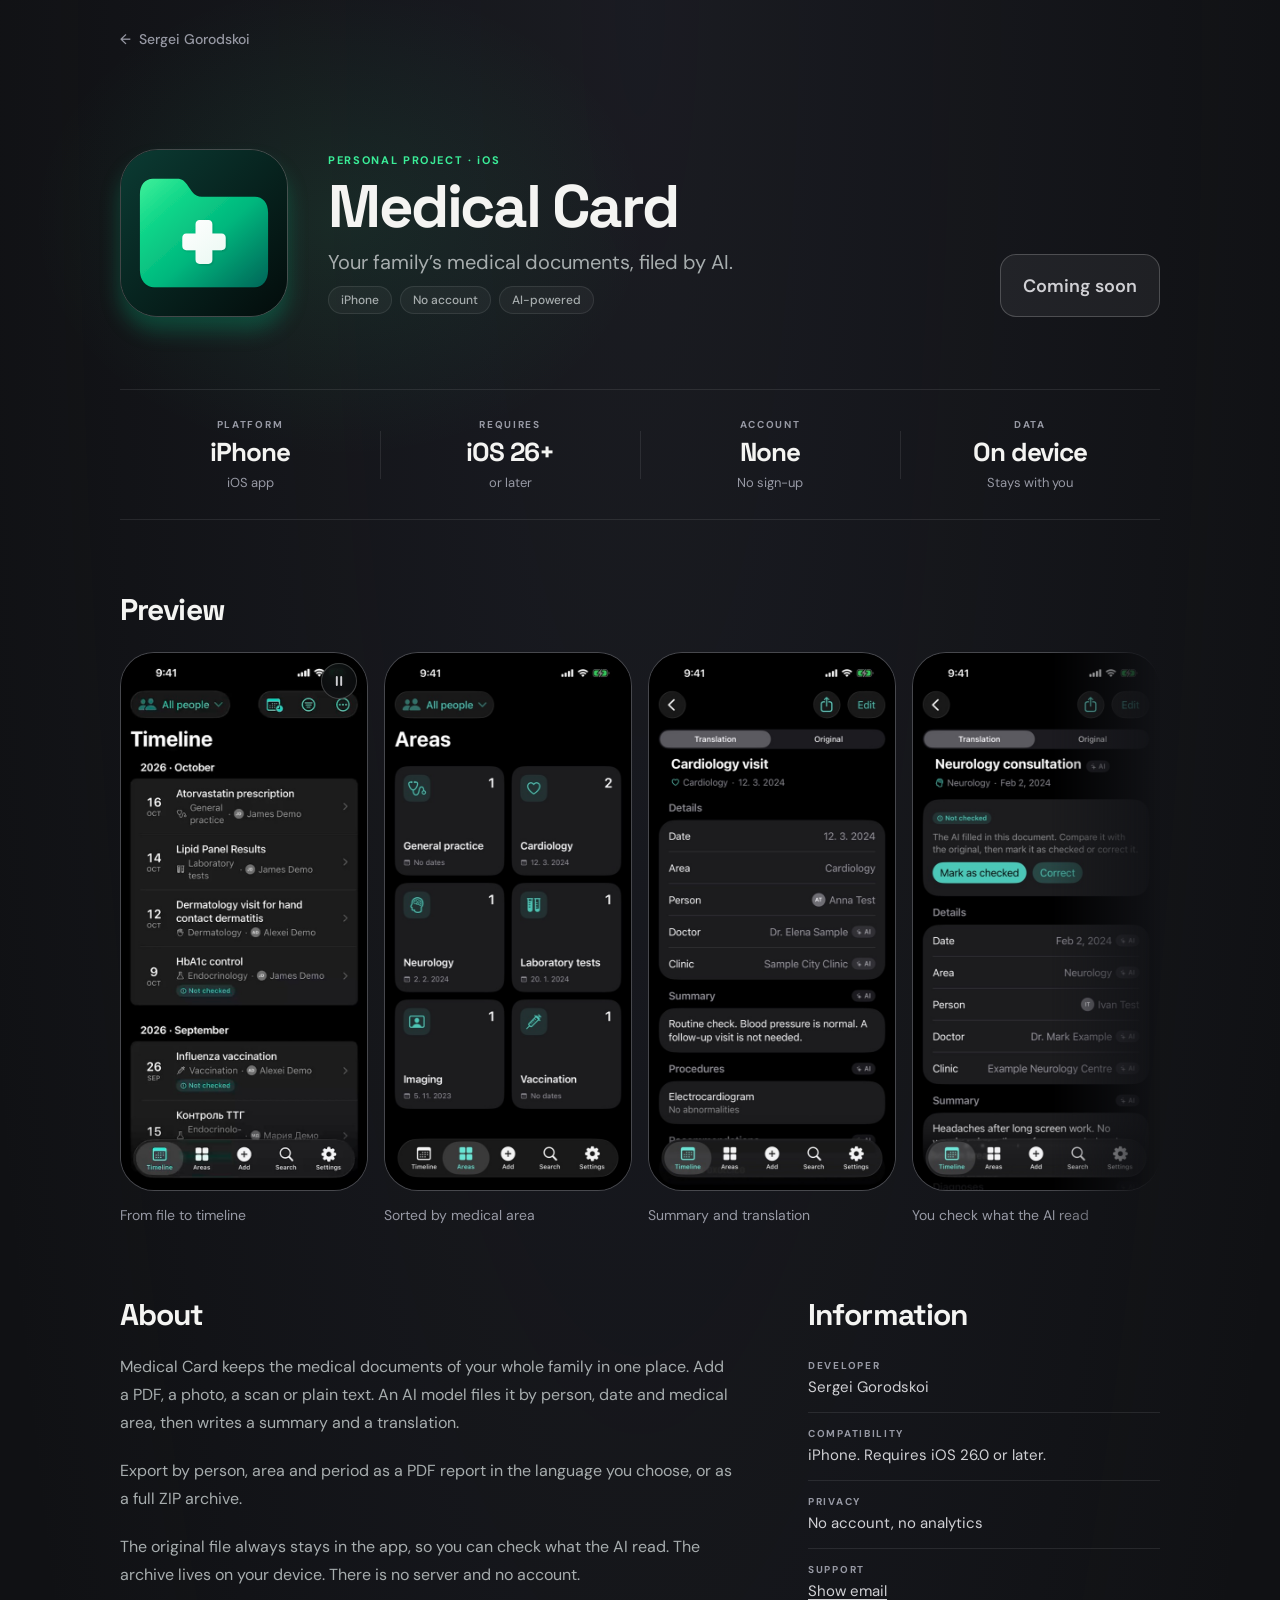
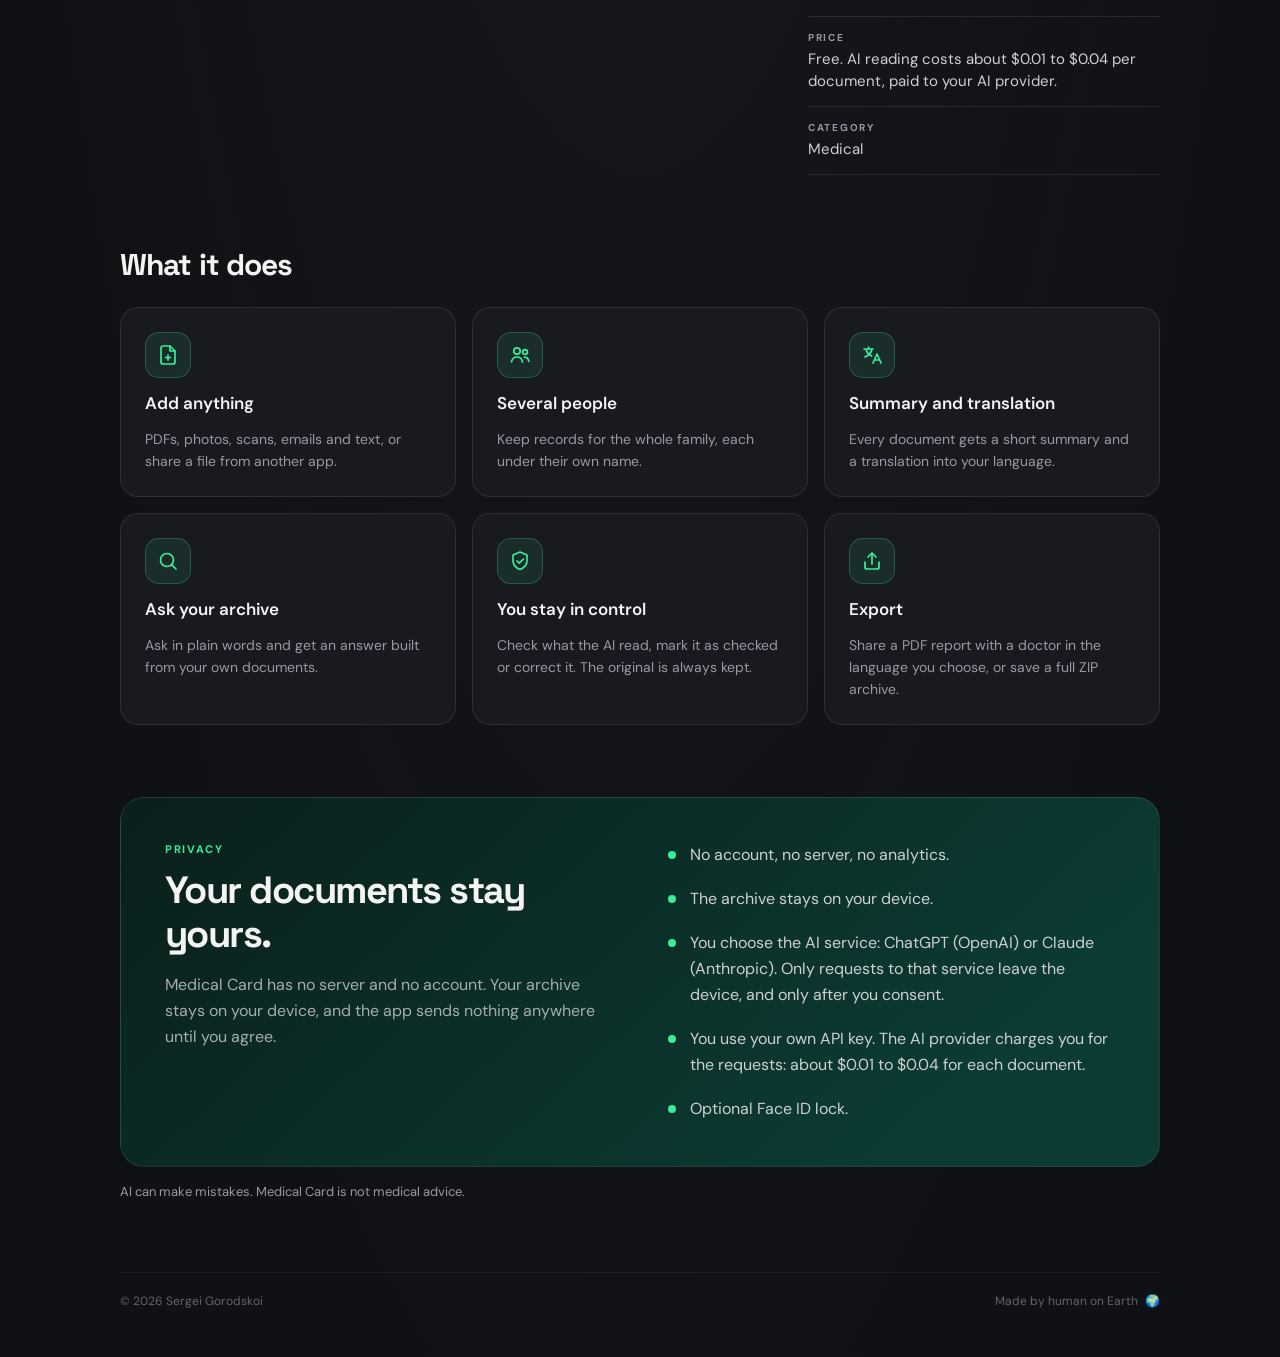
==== commit 2755ad13: "feat: Hide the contact email from the page source Co-Authored-By: Claude Sonnet 5.5 <noreply@anthrop" ====
--- a/medical-card/index.html
+++ b/medical-card/index.html
@@ -163,7 +163,7 @@
           </div>
           <div class="info-row">
             <dt>Support</dt>
-            <dd><a href="mailto:dev@gorodskoi.me">dev@gorodskoi.me</a></dd>
+            <dd><button class="info-reveal" type="button" data-mail-reveal data-mail-user="dev" data-mail-host="gorodskoi.me">Show email</button><noscript>Turn on JavaScript to see the email address.</noscript></dd>
           </div>
           <div class="info-row">
             <dt>Price</dt>
@@ -332,5 +332,6 @@
       nudgeObserver.observe(rail);
     }
   </script>
+  <script src="../contact.js" defer></script>
 </body>
 </html>
--- a/medical-card/medical-card.css
+++ b/medical-card/medical-card.css
@@ -158,6 +158,9 @@
 .info-row dd { margin: 0; color: var(--text-soft); font-size: 15px; line-height: 22px; }
 .info-row a { text-decoration: underline; text-underline-offset: 3px; transition: color .2s ease; }
 .info-row a:hover { color: var(--green); }
+.info-reveal { padding: 0; color: inherit; font: inherit; text-decoration: underline; text-underline-offset: 3px; border: 0; background: none; cursor: pointer; transition: color .2s ease; }
+.info-reveal:hover { color: var(--green); }
+.info-reveal:focus-visible { outline: 2px solid var(--accent); outline-offset: 2px; }
 
 .feature-grid { display: grid; grid-template-columns: repeat(3, minmax(0, 1fr)); gap: 16px; margin: 0; padding: 0; list-style: none; }
 .feature-card { display: flex; flex-direction: column; align-items: flex-start; gap: 14px; padding: 24px; border: 1px solid var(--line); border-radius: 18px; background: var(--surface); }
